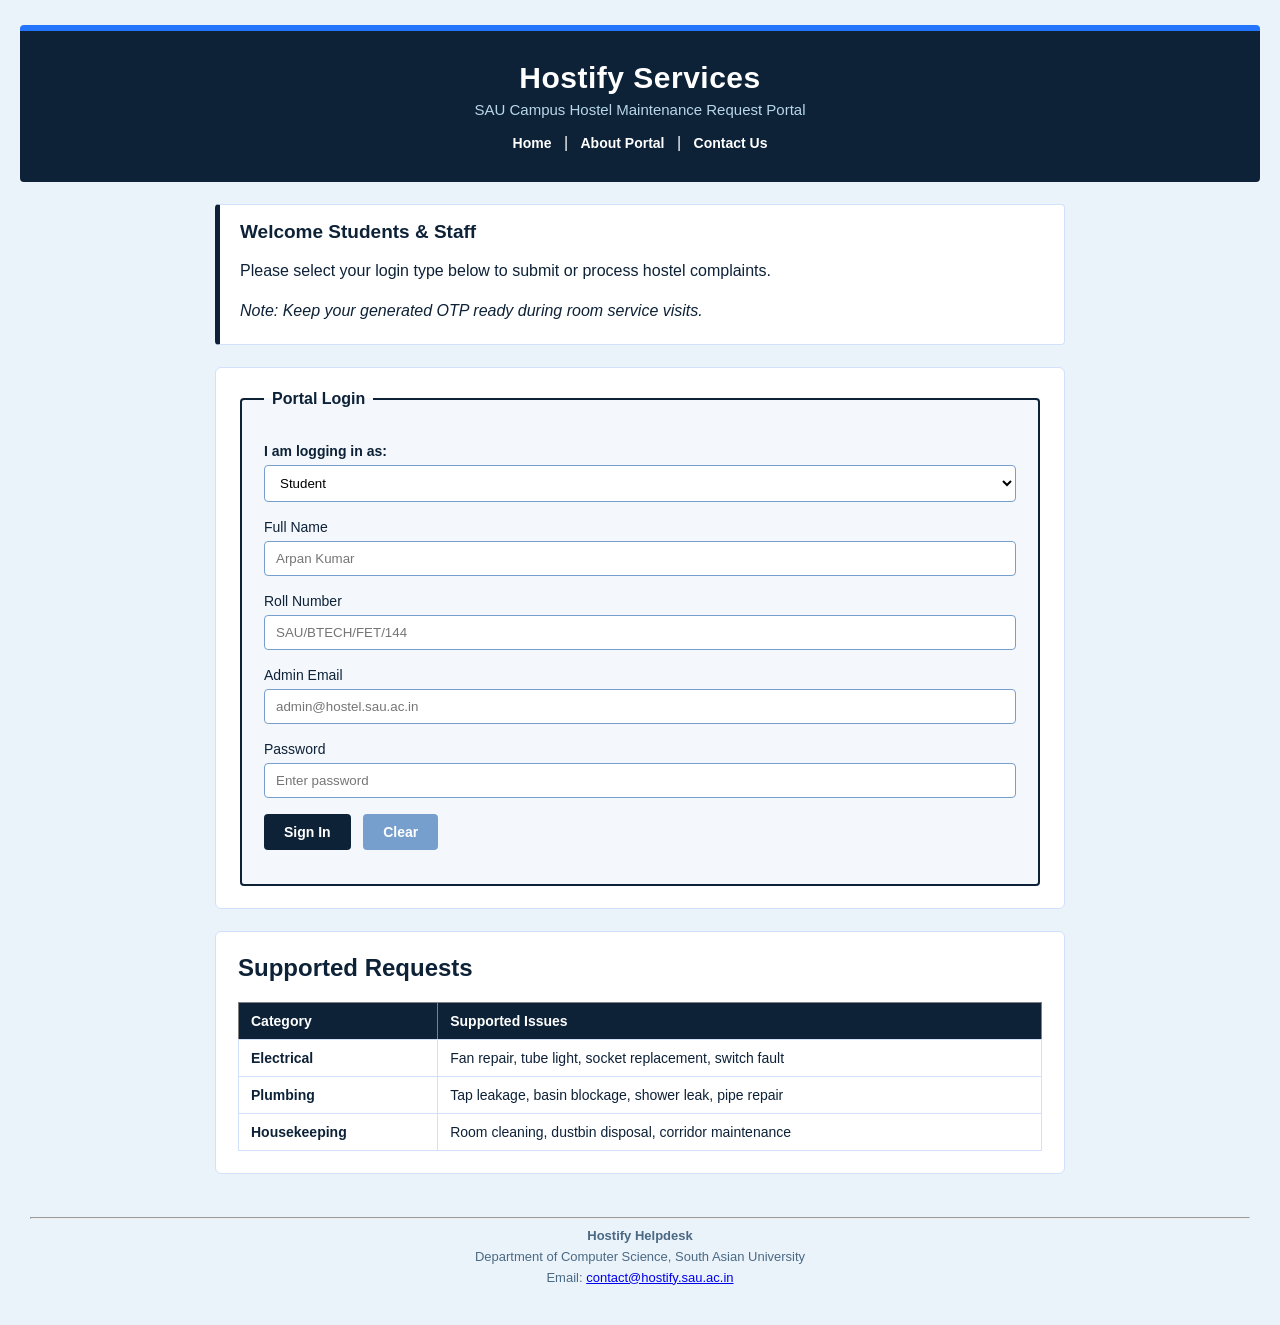
==== index.html @ 40951773 "Index.html" ====
<!DOCTYPE html>
<html lang="en">
<head>
    <meta charset="UTF-8">
    <meta name="viewport" content="width=device-width, initial-scale=1.0">
    <title>Hostify - Student & Admin Portal</title>
    <link rel="stylesheet" href="style.css">
</head>
<body>
    <header class="top-bar">
        <hgroup>
            <h1>Hostify Services</h1>
            <p>SAU Campus Hostel Maintenance Request Portal</p>
        </hgroup>
        <nav>
            <a href="index.html">Home</a> |
            <a href="about.html">About Portal</a> |
            <a href="contact.html">Contact Us</a>
        </nav>
    </header>

    <main>
        <section class="notice">
            <h2>Welcome Students & Staff</h2>
            <p>Please select your login type below to submit or process hostel complaints.</p>
            <p><em>Note: Keep your generated OTP ready during room service visits.</em></p>
        </section>

        <section class="login-card">
            <form action="#" method="POST">
                <fieldset>
                    <legend>Portal Login</legend>

                    <p>
                        <label for="role"><strong>I am logging in as:</strong></label><br>
                        <select id="role" name="role" required>
                            <option value="student">Student</option>
                            <option value="admin">Hostel Manager / Admin</option>
                        </select>
                    </p>
                    <div class="input-block">
                        <p>
                            <label for="sname">Full Name</label><br>
                            <input type="text" id="sname" name="student_name" placeholder="Arpan Kumar">
                        </p>
                        <p>
                            <label for="roll">Roll Number</label><br>
                            <input type="text" id="roll" name="roll_number" placeholder="SAU/BTECH/FET/144">
                        </p>
                    </div>
                    <div class="input-block">
                        <p>
                            <label for="aemail">Admin Email</label><br>
                            <input type="email" id="aemail" name="admin_email" placeholder="admin@hostel.sau.ac.in">
                        </p>
                        <p>
                            <label for="apass">Password</label><br>
                            <input type="password" id="apass" name="admin_password" placeholder="Enter password">
                        </p>
                    </div>

                    <p>
                        <button type="submit">Sign In</button>
                        <button type="reset">Clear</button>
                    </p>
                </fieldset>
            </form>
        </section>
        <section class="service-info">
            <h2>Supported Requests</h2>
            <table border="1" class="info-table">
                <tr>
                    <th>Category</th>
                    <th>Supported Issues</th>
                </tr>
                <tr>
                    <td><strong>Electrical</strong></td>
                    <td>Fan repair, tube light, socket replacement, switch fault</td>
                </tr>
                <tr>
                    <td><strong>Plumbing</strong></td>
                    <td>Tap leakage, basin blockage, shower leak, pipe repair</td>
                </tr>
                <tr>
                    <td><strong>Housekeeping</strong></td>
                    <td>Room cleaning, dustbin disposal, corridor maintenance</td>
                </tr>
            </table>
        </section>

    </main>
    <footer>
        <hr>
        <address>
            <strong>Hostify Helpdesk</strong><br>
            Department of Computer Science, South Asian University<br>
            Email: <a href="mailto:contact@hostify.sau.ac.in">contact@hostify.sau.ac.in</a>
        </address>
    </footer>

</body>
</html>
---- style.css ----
* {
    box-sizing: border-box;
}

body {
    font-family: Arial, Helvetica, sans-serif;
    margin: 0;
    padding: 25px 20px;
    background-color: #ebf3fa;
    color: #0d2137;
}

.top-bar {
    background-color: #0d2137;
    color: #ffffff;
    padding: 30px 20px;
    text-align: center;
    border-radius: 4px;
    border-top: 6px solid #2575fc;
}

.top-bar h1 {
    margin: 0 0 6px 0;
    font-size: 30px;
    letter-spacing: 0.5px;
}

.top-bar p {
    margin: 0 0 16px 0;
    font-size: 15px;
    color: #b9d7ea;
}

nav a {
    color: #ffffff;
    text-decoration: none;
    font-weight: bold;
    padding: 0 8px;
    font-size: 14px;
}

nav a:hover {
    color: #b9d7ea;
    text-decoration: underline;
}

main {
    display: flex;
    flex-direction: column;
    gap: 22px;
    margin-top: 22px;
    max-width: 850px;
    margin-left: auto;
    margin-right: auto;
}

.notice {
    background-color: #ffffff;
    border-left: 5px solid #0d2137;
    padding: 16px 20px;
    border-radius: 4px;
    border-top: 1px solid #d0e1f9;
    border-right: 1px solid #d0e1f9;
    border-bottom: 1px solid #d0e1f9;
}

.notice h2 {
    margin-top: 0;
    color: #0d2137;
    font-size: 19px;
}

.notice p {
    line-height: 1.5;
    margin-bottom: 5px;
}

.login-card {
    background-color: #ffffff;
    padding: 22px;
    border: 1px solid #d0e1f9;
    border-radius: 6px;
}

fieldset {
    border: 2px solid #0d2137;
    padding: 18px 22px;
    background-color: #f4f8fc;
    border-radius: 4px;
}

legend {
    font-weight: bold;
    color: #0d2137;
    padding: 0 8px;
    font-size: 16px;
}

label {
    font-size: 14px;
    color: #0d2137;
}

input[type="text"],
input[type="email"],
input[type="password"],
select {
    width: 100%;
    padding: 9px 11px;
    margin-top: 5px;
    border: 1px solid #769fcd;
    border-radius: 4px;
    background-color: #ffffff;
}

input[type="radio"] {
    margin-right: 6px;
    margin-top: 8px;
}

.student-box,
.admin-box {
    display: none;
    margin-top: 10px;
}

#role-student:checked ~ .student-box {
    display: block;
}

#role-admin:checked ~ .admin-box {
    display: block;
}

button {
    background-color: #0d2137;
    color: #ffffff;
    border: none;
    padding: 10px 20px;
    font-size: 14px;
    font-weight: bold;
    cursor: pointer;
    border-radius: 4px;
    margin-right: 8px;
}

button[type="reset"] {
    background-color: #769fcd;
}

button:hover {
    background-color: #2575fc;
}

.service-info {
    background-color: #ffffff;
    padding: 22px;
    border: 1px solid #d0e1f9;
    border-radius: 6px;
}

.service-info h2 {
    margin-top: 0;
    color: #0d2137;
}

.info-table {
    width: 100%;
    border-collapse: collapse;
    margin-top: 12px;
}

.info-table th {
    background-color: #0d2137;
    color: #ffffff;
    padding: 10px 12px;
    text-align: left;
    font-size: 14px;
}

.info-table td {
    padding: 10px 12px;
    border: 1px solid #d0e1f9;
    font-size: 14px;
}

footer {
    text-align: center;
    margin-top: 25px;
    padding: 12px 10px;
    font-size: 13px;
    color: #4a6984;
}

address {
    font-style: normal;
    line-height: 1.6;
}
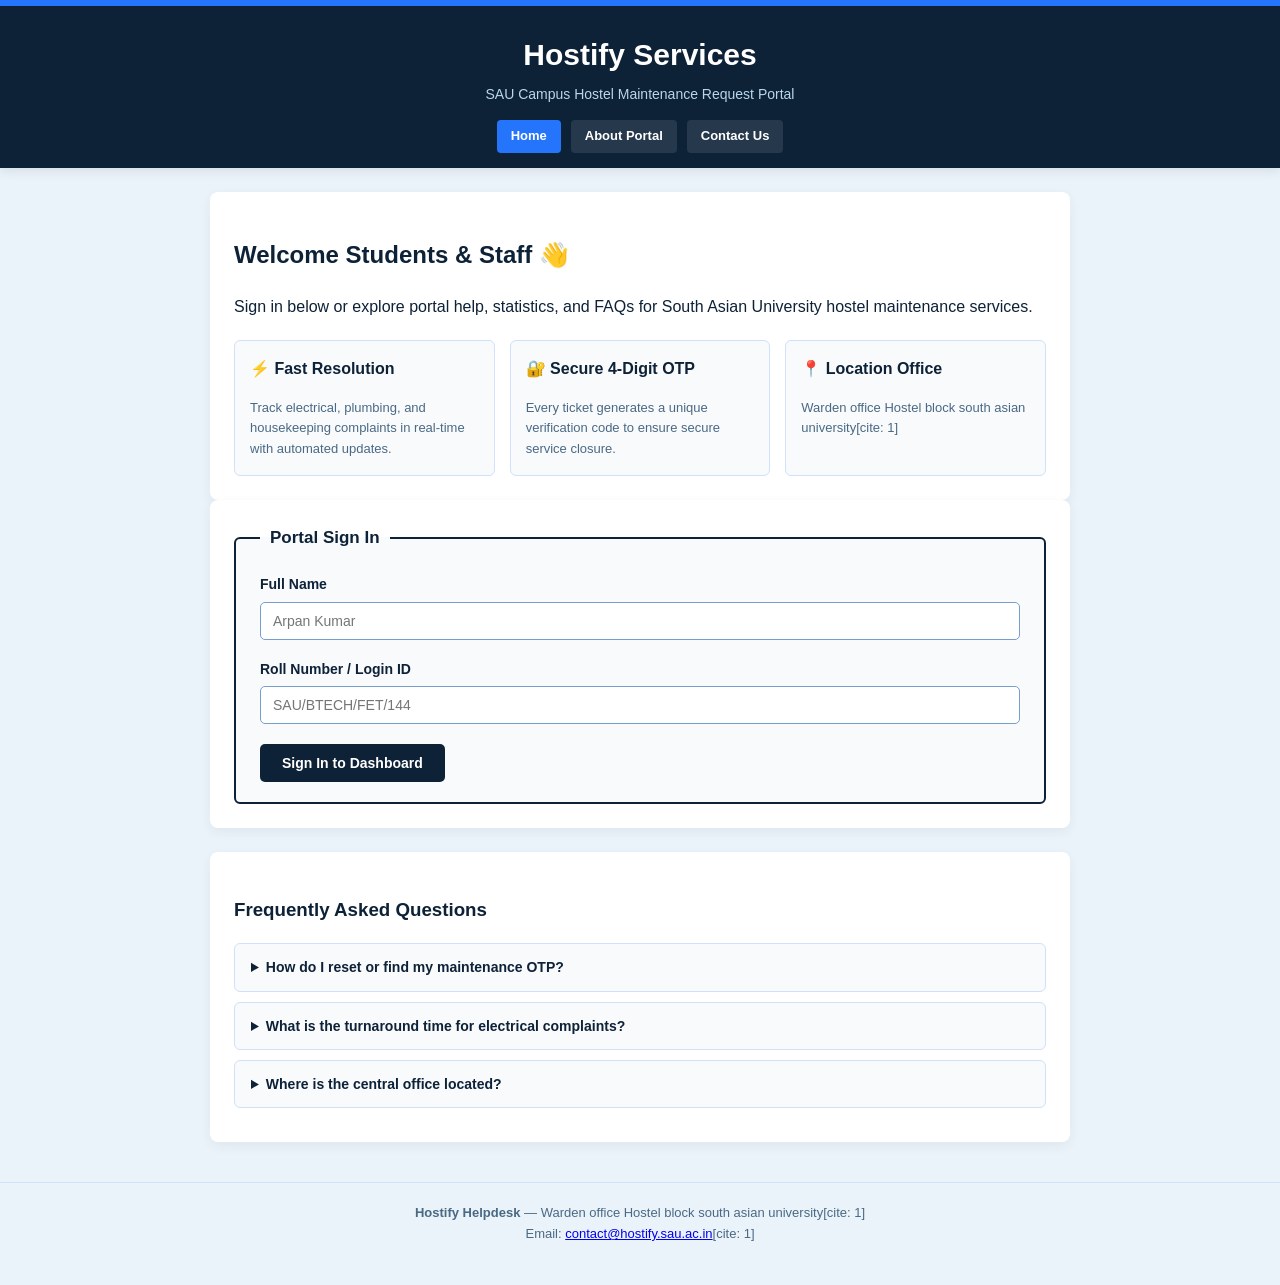
==== commit ccc8e74c: "Add files via upload" ====
--- a/index.html
+++ b/index.html
@@ -3,100 +3,162 @@
 <head>
     <meta charset="UTF-8">
     <meta name="viewport" content="width=device-width, initial-scale=1.0">
-    <title>Hostify - Student & Admin Portal</title>
+    <title>Hostify - SAU Campus Hostel Portal</title>
     <link rel="stylesheet" href="style.css">
 </head>
 <body>
+
     <header class="top-bar">
-        <hgroup>
-            <h1>Hostify Services</h1>
-            <p>SAU Campus Hostel Maintenance Request Portal</p>
-        </hgroup>
-        <nav>
-            <a href="index.html">Home</a> |
-            <a href="about.html">About Portal</a> |
-            <a href="contact.html">Contact Us</a>
-        </nav>
+        <div class="header-container">
+            <hgroup>
+                <h1>Hostify Services</h1>
+                <p>SAU Campus Hostel Maintenance Request Portal</p>
+            </hgroup>
+            <nav class="nav-links">
+                <a href="index.html" class="nav-btn active">Home</a>
+                <a href="about.html" class="nav-btn">About Portal</a>
+                <a href="contact.html" class="nav-btn">Contact Us</a>
+                <a href="#" onclick="showDashboardView()" class="nav-btn" id="nav-dashboard" style="display: none;">Dashboard</a>
+            </nav>
+        </div>
     </header>
 
     <main>
-        <section class="notice">
-            <h2>Welcome Students & Staff</h2>
-            <p>Please select your login type below to submit or process hostel complaints.</p>
-            <p><em>Note: Keep your generated OTP ready during room service visits.</em></p>
+        <!-- HOME VIEW -->
+        <section id="view-home" class="view-section">
+            <div class="content-card">
+                <h2>Welcome Students & Staff 👋</h2>
+                <p>Sign in below or explore portal help, statistics, and FAQs for South Asian University hostel maintenance services.</p>
+                
+                <div class="feature-grid">
+                    <div class="feat-box">
+                        <h3>⚡ Fast Resolution</h3>
+                        <p>Track electrical, plumbing, and housekeeping complaints in real-time with automated updates.</p>
+                    </div>
+                    <div class="feat-box">
+                        <h3>🔐 Secure 4-Digit OTP</h3>
+                        <p>Every ticket generates a unique verification code to ensure secure service closure.</p>
+                    </div>
+                    <div class="feat-box">
+                        <h3>📍 Location Office</h3>
+                        <p>Warden office Hostel block south asian university[cite: 1]</p>
+                    </div>
+                </div>
+            </div>
+
+            <!-- LOGIN CARD -->
+            <div class="login-card" id="login-section">
+                <form id="loginForm">
+                    <fieldset>
+                        <legend>Portal Sign In</legend>
+                        <div class="form-group">
+                            <label for="login-name">Full Name</label>
+                            <input type="text" id="login-name" placeholder="Arpan Kumar" required>
+                        </div>
+                        <div class="form-group">
+                            <label for="login-id">Roll Number / Login ID</label>
+                            <input type="text" id="login-id" placeholder="SAU/BTECH/FET/144" required>
+                        </div>
+                        <div class="form-actions">
+                            <button type="submit">Sign In to Dashboard</button>
+                        </div>
+                    </fieldset>
+                </form>
+            </div>
+
+            <!-- FAQ SECTION -->
+            <div class="content-card" style="margin-top: 24px;">
+                <h3>Frequently Asked Questions</h3>
+                <details class="faq-item">
+                    <summary>How do I reset or find my maintenance OTP?</summary>
+                    <p>Your unique 4-digit verification OTP is automatically generated upon submitting a service request and can be viewed anytime in your history table.</p>
+                </details>
+                <details class="faq-item">
+                    <summary>What is the turnaround time for electrical complaints?</summary>
+                    <p>Standard electrical repairs are addressed within 24 hours during working hours by the maintenance cell.</p>
+                </details>
+                <details class="faq-item">
+                    <summary>Where is the central office located?</summary>
+                    <p>Warden office Hostel block south asian university[cite: 1].</p>
+                </details>
+            </div>
         </section>
 
-        <section class="login-card">
-            <form action="#" method="POST">
-                <fieldset>
-                    <legend>Portal Login</legend>
+        <!-- DASHBOARD SECTION (Hidden by default until login) -->
+        <section id="view-dashboard" class="view-section" style="display: none;">
+            <div class="content-card">
+                <div style="display: flex; justify-content: space-between; align-items: center; border-bottom: 1px solid #d0e1f9; padding-bottom: 12px; margin-bottom: 20px;">
+                    <div>
+                        <h2 style="margin: 0;">Welcome, <span id="user-display">Student</span>! 🎉</h2>
+                        <small style="color: #4a6984;">ID: <span id="id-display"></span> | Location: Warden office Hostel block south asian university[cite: 1]</small>
+                    </div>
+                    <button type="button" class="btn-secondary" onclick="logoutUser()" style="padding: 6px 14px; font-size: 12px;">Sign Out</button>
+                </div>
 
-                    <p>
-                        <label for="role"><strong>I am logging in as:</strong></label><br>
-                        <select id="role" name="role" required>
-                            <option value="student">Student</option>
-                            <option value="admin">Hostel Manager / Admin</option>
+                <h3>Submit Maintenance Service Request</h3>
+                <form id="requestForm">
+                    <div class="form-group">
+                        <label for="req-cat">Issue Category</label>
+                        <select id="req-cat" required>
+                            <option value="Electrical">⚡ Electrical (Fan, Light, Sockets)</option>
+                            <option value="Plumbing">🚰 Plumbing (Tap, Pipes, Shower)</option>
+                            <option value="Housekeeping">🧹 Housekeeping (Cleaning, Disposal)</option>
                         </select>
-                    </p>
-                    <div class="input-block">
-                        <p>
-                            <label for="sname">Full Name</label><br>
-                            <input type="text" id="sname" name="student_name" placeholder="Arpan Kumar">
-                        </p>
-                        <p>
-                            <label for="roll">Roll Number</label><br>
-                            <input type="text" id="roll" name="roll_number" placeholder="SAU/BTECH/FET/144">
-                        </p>
                     </div>
-                    <div class="input-block">
-                        <p>
-                            <label for="aemail">Admin Email</label><br>
-                            <input type="email" id="aemail" name="admin_email" placeholder="admin@hostel.sau.ac.in">
-                        </p>
-                        <p>
-                            <label for="apass">Password</label><br>
-                            <input type="password" id="apass" name="admin_password" placeholder="Enter password">
-                        </p>
+                    <div class="form-group">
+                        <label for="req-room">Room Number</label>
+                        <input type="text" id="req-room" placeholder="e.g. Block B, Room 304" required>
                     </div>
+                    <div class="form-group">
+                        <label for="req-desc">Issue Description (Max 200 words)</label>
+                        <textarea id="req-desc" rows="4" placeholder="Describe the problem..." required></textarea>
+                    </div>
+                    <div class="form-actions">
+                        <button type="submit">Submit Request & Generate OTP</button>
+                    </div>
+                </form>
 
-                    <p>
-                        <button type="submit">Sign In</button>
-                        <button type="reset">Clear</button>
-                    </p>
-                </fieldset>
-            </form>
+                <!-- Latest Request OTP Card -->
+                <div id="otp-card-container" style="display: none; margin-top: 20px;">
+                    <div class="otp-card">
+                        <div style="font-size: 13px; color: #b9d7ea;">LATEST REQUEST VERIFICATION OTP</div>
+                        <div class="otp-code" id="latest-otp">----</div>
+                        <small>Keep this ready to share with maintenance staff upon completion at Warden office Hostel block south asian university[cite: 1].</small>
+                    </div>
+                </div>
+
+                <!-- Request History & Data Review -->
+                <div style="margin-top: 30px;">
+                    <h3>Review All Requests Sent From This Account</h3>
+                    <div style="overflow-x: auto;">
+                        <table class="history-table">
+                            <thead>
+                                <tr>
+                                    <th>Ticket ID</th>
+                                    <th>Category</th>
+                                    <th>Room</th>
+                                    <th>Description</th>
+                                    <th>OTP</th>
+                                    <th>Status</th>
+                                </tr>
+                            </thead>
+                            <tbody id="history-tbody">
+                                <!-- Populated dynamically via JS -->
+                            </tbody>
+                        </table>
+                    </div>
+                </div>
+            </div>
         </section>
-        <section class="service-info">
-            <h2>Supported Requests</h2>
-            <table border="1" class="info-table">
-                <tr>
-                    <th>Category</th>
-                    <th>Supported Issues</th>
-                </tr>
-                <tr>
-                    <td><strong>Electrical</strong></td>
-                    <td>Fan repair, tube light, socket replacement, switch fault</td>
-                </tr>
-                <tr>
-                    <td><strong>Plumbing</strong></td>
-                    <td>Tap leakage, basin blockage, shower leak, pipe repair</td>
-                </tr>
-                <tr>
-                    <td><strong>Housekeeping</strong></td>
-                    <td>Room cleaning, dustbin disposal, corridor maintenance</td>
-                </tr>
-            </table>
-        </section>
+    </main>
 
-    </main>
     <footer>
-        <hr>
         <address>
-            <strong>Hostify Helpdesk</strong><br>
-            Department of Computer Science, South Asian University<br>
-            Email: <a href="mailto:contact@hostify.sau.ac.in">contact@hostify.sau.ac.in</a>
+            <strong>Hostify Helpdesk</strong> — Warden office Hostel block south asian university[cite: 1]<br>
+            Email: <a href="mailto:contact@hostify.sau.ac.in">contact@hostify.sau.ac.in</a>[cite: 1]
         </address>
     </footer>
 
+    <script src="script.js"></script>
 </body>
 </html>
--- a/style.css
+++ b/style.css
@@ -1,198 +1,92 @@
-* {
-    box-sizing: border-box;
+* { box-sizing: border-box; }
+body {
+    font-family: 'Segoe UI', Tahoma, Geneva, Verdana, sans-serif;
+    margin: 0; padding: 0 0 40px 0;
+    background-color: #ebf3fa; color: #0d2137; line-height: 1.6;
 }
-
-body {
-    font-family: Arial, Helvetica, sans-serif;
-    margin: 0;
-    padding: 25px 20px;
-    background-color: #ebf3fa;
-    color: #0d2137;
+.top-bar {
+    background-color: #0d2137; color: #ffffff;
+    padding: 25px 20px 15px; border-top: 6px solid #2575fc;
+    box-shadow: 0 4px 10px rgba(0, 0, 0, 0.08);
 }
-
-.top-bar {
-    background-color: #0d2137;
-    color: #ffffff;
-    padding: 30px 20px;
-    text-align: center;
-    border-radius: 4px;
-    border-top: 6px solid #2575fc;
+.header-container { max-width: 900px; margin: 0 auto; text-align: center; }
+.top-bar h1 { margin: 0 0 4px 0; font-size: 30px; font-weight: 700; }
+.top-bar p { margin: 0 0 15px 0; font-size: 14px; color: #b9d7ea; }
+.nav-links { display: flex; justify-content: center; gap: 10px; flex-wrap: wrap; margin-top: 10px; }
+.nav-btn {
+    background: rgba(255,255,255,0.1); color: #ffffff; padding: 6px 14px;
+    border-radius: 4px; text-decoration: none; font-size: 13px; font-weight: 600;
+    transition: background 0.2s;
 }
-
-.top-bar h1 {
-    margin: 0 0 6px 0;
-    font-size: 30px;
-    letter-spacing: 0.5px;
-}
-
-.top-bar p {
-    margin: 0 0 16px 0;
-    font-size: 15px;
-    color: #b9d7ea;
-}
-
-nav a {
-    color: #ffffff;
-    text-decoration: none;
-    font-weight: bold;
-    padding: 0 8px;
-    font-size: 14px;
-}
-
-nav a:hover {
-    color: #b9d7ea;
-    text-decoration: underline;
-}
+.nav-btn:hover, .nav-btn.active { background: #2575fc; }
 
 main {
-    display: flex;
-    flex-direction: column;
-    gap: 22px;
-    margin-top: 22px;
-    max-width: 850px;
-    margin-left: auto;
-    margin-right: auto;
+    display: flex; flex-direction: column; gap: 24px;
+    margin-top: 24px; max-width: 900px; padding: 0 20px;
+    margin-left: auto; margin-right: auto;
 }
-
-.notice {
-    background-color: #ffffff;
-    border-left: 5px solid #0d2137;
-    padding: 16px 20px;
-    border-radius: 4px;
-    border-top: 1px solid #d0e1f9;
-    border-right: 1px solid #d0e1f9;
-    border-bottom: 1px solid #d0e1f9;
+.content-card, .login-card {
+    background-color: #ffffff; padding: 24px; border-radius: 8px;
+    box-shadow: 0 4px 12px rgba(13, 33, 55, 0.06);
 }
-
-.notice h2 {
-    margin-top: 0;
-    color: #0d2137;
-    font-size: 19px;
+.feature-grid {
+    display: grid; grid-template-columns: repeat(auto-fit, minmax(240px, 1fr));
+    gap: 15px; margin-top: 20px;
 }
-
-.notice p {
-    line-height: 1.5;
-    margin-bottom: 5px;
+.feat-box {
+    background: #f8fafc; border: 1px solid #d0e1f9; padding: 15px; border-radius: 6px;
+    transition: transform 0.2s, box-shadow 0.2s;
 }
-
-.login-card {
-    background-color: #ffffff;
-    padding: 22px;
-    border: 1px solid #d0e1f9;
-    border-radius: 6px;
-}
+.feat-box:hover { transform: translateY(-3px); box-shadow: 0 6px 15px rgba(37,117,252,0.1); }
+.feat-box h3 { margin-top: 0; font-size: 16px; color: #0d2137; }
+.feat-box p { margin-bottom: 0; font-size: 13px; color: #4a6984; }
 
 fieldset {
-    border: 2px solid #0d2137;
-    padding: 18px 22px;
-    background-color: #f4f8fc;
-    border-radius: 4px;
+    border: 2px solid #0d2137; padding: 20px 24px;
+    background-color: #f8fafc; border-radius: 6px; margin: 0;
 }
+legend { font-weight: 700; color: #0d2137; padding: 0 10px; font-size: 17px; }
+.form-group { margin-bottom: 16px; }
+label { display: inline-block; margin-bottom: 6px; font-size: 14px; font-weight: 600; color: #0d2137; }
+input[type="text"], input[type="email"], textarea, select {
+    width: 100%; padding: 10px 12px; border: 1px solid #769fcd;
+    border-radius: 5px; background-color: #ffffff; font-size: 14px; outline: none; font-family: inherit;
+}
+input:focus, select:focus, textarea:focus {
+    border-color: #2575fc; box-shadow: 0 0 0 3px rgba(37, 117, 252, 0.15);
+}
+.form-actions { margin-top: 20px; display: flex; gap: 10px; }
+button {
+    border: none; padding: 11px 22px; font-size: 14px; font-weight: 700;
+    cursor: pointer; border-radius: 5px; background-color: #0d2137; color: #ffffff;
+    transition: background-color 0.2s ease;
+}
+button:hover { background-color: #2575fc; }
+.btn-secondary { background-color: #769fcd; }
 
-legend {
-    font-weight: bold;
-    color: #0d2137;
-    padding: 0 8px;
-    font-size: 16px;
+.faq-item {
+    background: #f8fafc; border: 1px solid #d0e1f9; border-radius: 6px;
+    padding: 12px 16px; margin-bottom: 10px; font-size: 14px;
 }
+.faq-item summary { font-weight: 600; cursor: pointer; color: #0d2137; }
+.faq-item p { margin: 10px 0 0 0; color: #4a6984; }
 
-label {
-    font-size: 14px;
-    color: #0d2137;
+.star-rating {
+    display: flex; flex-direction: row-reverse; justify-content: flex-end; gap: 5px; font-size: 26px;
 }
+.star-rating input { display: none; }
+.star-rating label { color: #d0e1f9; cursor: pointer; transition: color 0.2s; }
+.star-rating input:checked ~ label, .star-rating label:hover, .star-rating label:hover ~ label { color: #ffb400; }
 
-input[type="text"],
-input[type="email"],
-input[type="password"],
-select {
-    width: 100%;
-    padding: 9px 11px;
-    margin-top: 5px;
-    border: 1px solid #769fcd;
-    border-radius: 4px;
-    background-color: #ffffff;
+.otp-card {
+    background: #0d2137; color: #ffffff; padding: 15px; text-align: center;
+    border-radius: 6px; margin-top: 15px;
 }
-
-input[type="radio"] {
-    margin-right: 6px;
-    margin-top: 8px;
+.otp-code { font-size: 28px; font-weight: bold; letter-spacing: 5px; color: #ffb400; margin: 5px 0; }
+.history-table { width: 100%; border-collapse: collapse; margin-top: 15px; }
+.history-table th, .history-table td {
+    border: 1px solid #d0e1f9; padding: 10px; text-align: left; font-size: 13px;
 }
-
-.student-box,
-.admin-box {
-    display: none;
-    margin-top: 10px;
-}
-
-#role-student:checked ~ .student-box {
-    display: block;
-}
-
-#role-admin:checked ~ .admin-box {
-    display: block;
-}
-
-button {
-    background-color: #0d2137;
-    color: #ffffff;
-    border: none;
-    padding: 10px 20px;
-    font-size: 14px;
-    font-weight: bold;
-    cursor: pointer;
-    border-radius: 4px;
-    margin-right: 8px;
-}
-
-button[type="reset"] {
-    background-color: #769fcd;
-}
-
-button:hover {
-    background-color: #2575fc;
-}
-
-.service-info {
-    background-color: #ffffff;
-    padding: 22px;
-    border: 1px solid #d0e1f9;
-    border-radius: 6px;
-}
-
-.service-info h2 {
-    margin-top: 0;
-    color: #0d2137;
-}
-
-.info-table {
-    width: 100%;
-    border-collapse: collapse;
-    margin-top: 12px;
-}
-
-.info-table th {
-    background-color: #0d2137;
-    color: #ffffff;
-    padding: 10px 12px;
-    text-align: left;
-    font-size: 14px;
-}
-
-.info-table td {
-    padding: 10px 12px;
-    border: 1px solid #d0e1f9;
-    font-size: 14px;
-}
-
-footer {
-    text-align: center;
-    margin-top: 25px;
-    padding: 12px 10px;
-    font-size: 13px;
-    color: #4a6984;
-}
-
-address {
-    font-style: normal;
-    line-height: 1.6;
-}+.history-table th { background-color: #0d2137; color: #ffffff; }
+footer { text-align: center; margin-top: 40px; padding: 20px 10px 0; border-top: 1px solid #d0e1f9; font-size: 13px; color: #4a6984; }
+address { font-style: normal; }
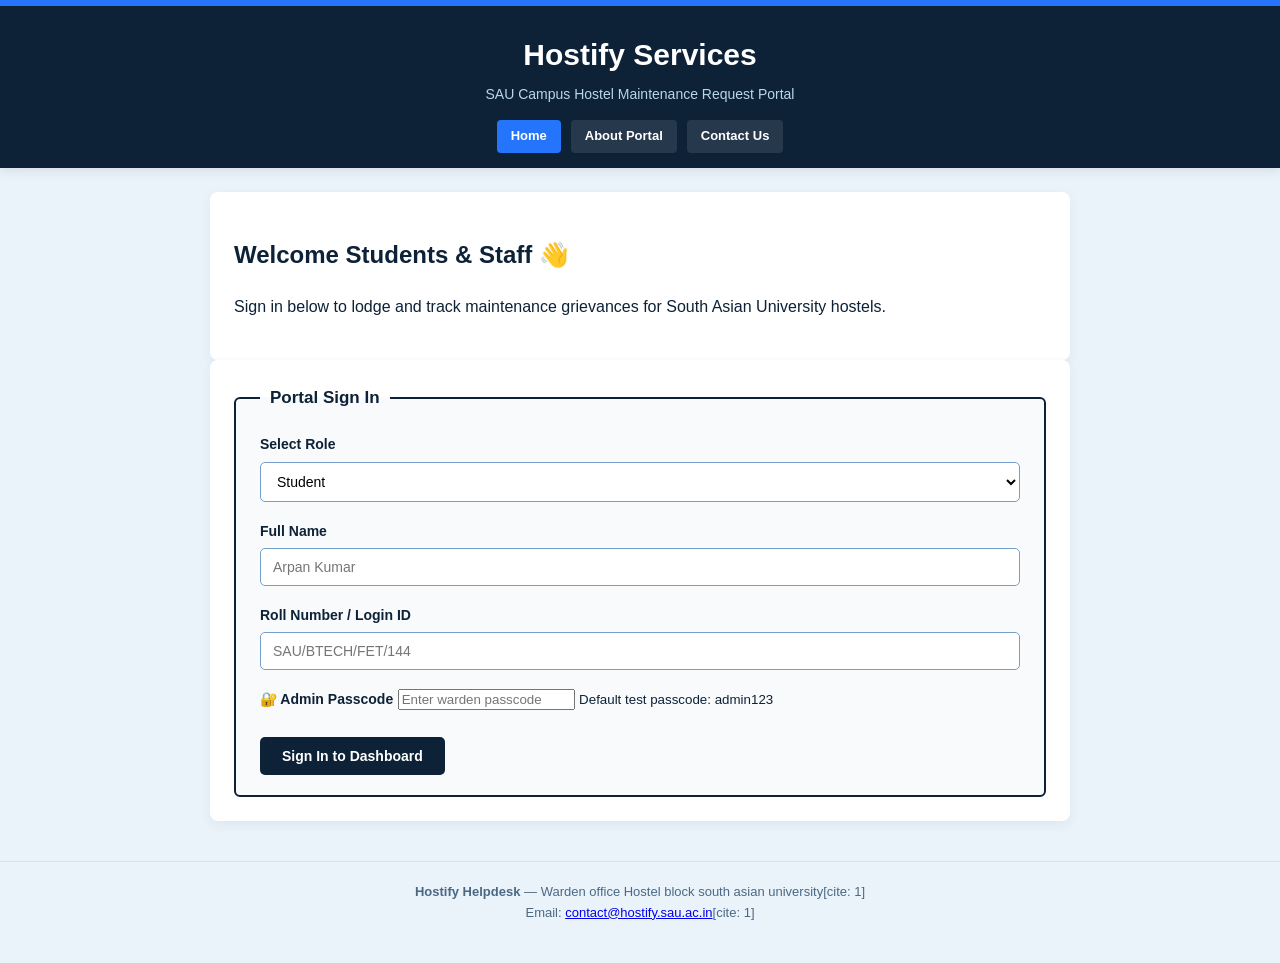
==== commit 594e6ec0: "Update index.html" ====
--- a/index.html
+++ b/index.html
@@ -19,45 +19,43 @@
                 <a href="about.html" class="nav-btn">About Portal</a>
                 <a href="contact.html" class="nav-btn">Contact Us</a>
                 <a href="#" onclick="showDashboardView()" class="nav-btn" id="nav-dashboard" style="display: none;">Dashboard</a>
+                <a href="#" onclick="logoutUser()" class="nav-btn btn-logout" id="nav-logout" style="display: none;">Sign Out</a>
             </nav>
         </div>
     </header>
 
     <main>
-        <!-- HOME VIEW -->
+        <!-- HOME / LOGIN VIEW -->
         <section id="view-home" class="view-section">
             <div class="content-card">
                 <h2>Welcome Students & Staff 👋</h2>
-                <p>Sign in below or explore portal help, statistics, and FAQs for South Asian University hostel maintenance services.</p>
-                
-                <div class="feature-grid">
-                    <div class="feat-box">
-                        <h3>⚡ Fast Resolution</h3>
-                        <p>Track electrical, plumbing, and housekeeping complaints in real-time with automated updates.</p>
-                    </div>
-                    <div class="feat-box">
-                        <h3>🔐 Secure 4-Digit OTP</h3>
-                        <p>Every ticket generates a unique verification code to ensure secure service closure.</p>
-                    </div>
-                    <div class="feat-box">
-                        <h3>📍 Location Office</h3>
-                        <p>Warden office Hostel block south asian university[cite: 1]</p>
-                    </div>
-                </div>
+                <p>Sign in below to lodge and track maintenance grievances for South Asian University hostels.</p>
             </div>
 
-            <!-- LOGIN CARD -->
+            <!-- LOGIN CARD WITH ROLE DROPDOWN -->
             <div class="login-card" id="login-section">
                 <form id="loginForm">
                     <fieldset>
                         <legend>Portal Sign In</legend>
                         <div class="form-group">
+                            <label for="login-role">Select Role</label>
+                            <select id="login-role" onchange="toggleRoleFields()" required>
+                                <option value="student">Student</option>
+                                <option value="admin">Admin / Warden</option>
+                            </select>
+                        </div>
+                        <div class="form-group" id="field-name">
                             <label for="login-name">Full Name</label>
-                            <input type="text" id="login-name" placeholder="Arpan Kumar" required>
+                            <input type="text" id="login-name" placeholder="Arpan Kumar">
                         </div>
-                        <div class="form-group">
+                        <div class="form-group" id="field-id">
                             <label for="login-id">Roll Number / Login ID</label>
-                            <input type="text" id="login-id" placeholder="SAU/BTECH/FET/144" required>
+                            <input type="text" id="login-id" placeholder="SAU/BTECH/FET/144">
+                        </div>
+                        <div class="form-group passcode-group" id="field-passcode">
+                            <label for="admin-pass">🔐 Admin Passcode</label>
+                            <input type="password" id="admin-pass" placeholder="Enter warden passcode">
+                            <small class="passcode-hint">Default test passcode: admin123</small>
                         </div>
                         <div class="form-actions">
                             <button type="submit">Sign In to Dashboard</button>
@@ -65,86 +63,89 @@
                     </fieldset>
                 </form>
             </div>
-
-            <!-- FAQ SECTION -->
-            <div class="content-card" style="margin-top: 24px;">
-                <h3>Frequently Asked Questions</h3>
-                <details class="faq-item">
-                    <summary>How do I reset or find my maintenance OTP?</summary>
-                    <p>Your unique 4-digit verification OTP is automatically generated upon submitting a service request and can be viewed anytime in your history table.</p>
-                </details>
-                <details class="faq-item">
-                    <summary>What is the turnaround time for electrical complaints?</summary>
-                    <p>Standard electrical repairs are addressed within 24 hours during working hours by the maintenance cell.</p>
-                </details>
-                <details class="faq-item">
-                    <summary>Where is the central office located?</summary>
-                    <p>Warden office Hostel block south asian university[cite: 1].</p>
-                </details>
-            </div>
         </section>
 
-        <!-- DASHBOARD SECTION (Hidden by default until login) -->
+        <!-- DASHBOARD VIEW -->
         <section id="view-dashboard" class="view-section" style="display: none;">
             <div class="content-card">
-                <div style="display: flex; justify-content: space-between; align-items: center; border-bottom: 1px solid #d0e1f9; padding-bottom: 12px; margin-bottom: 20px;">
+                <div class="dashboard-header">
                     <div>
-                        <h2 style="margin: 0;">Welcome, <span id="user-display">Student</span>! 🎉</h2>
-                        <small style="color: #4a6984;">ID: <span id="id-display"></span> | Location: Warden office Hostel block south asian university[cite: 1]</small>
+                        <h2 style="margin: 0;">Welcome, <span id="user-display">User</span>! 🎉</h2>
+                        <small style="color: #4a6984;">Role: <span id="role-display" style="font-weight: bold; text-transform: uppercase;"></span> | Location: Warden office Hostel block south asian university[cite: 1]</small>
                     </div>
-                    <button type="button" class="btn-secondary" onclick="logoutUser()" style="padding: 6px 14px; font-size: 12px;">Sign Out</button>
+                    <button type="button" class="nav-btn btn-logout" onclick="logoutUser()" style="padding: 6px 14px; font-size: 12px;">Sign Out</button>
                 </div>
 
-                <h3>Submit Maintenance Service Request</h3>
-                <form id="requestForm">
-                    <div class="form-group">
-                        <label for="req-cat">Issue Category</label>
-                        <select id="req-cat" required>
-                            <option value="Electrical">⚡ Electrical (Fan, Light, Sockets)</option>
-                            <option value="Plumbing">🚰 Plumbing (Tap, Pipes, Shower)</option>
-                            <option value="Housekeeping">🧹 Housekeeping (Cleaning, Disposal)</option>
-                        </select>
+                <!-- STUDENT SUBMISSION PANEL -->
+                <div id="student-panel" style="display: none;">
+                    <h3>Submit Maintenance Service Request</h3>
+                    <form id="requestForm">
+                        <div class="form-group">
+                            <label for="req-cat">Issue Category</label>
+                            <select id="req-cat" required>
+                                <option value="Electrical">⚡ Electrical (Fan, Light, Sockets)</option>
+                                <option value="Plumbing">🚰 Plumbing (Tap, Pipes, Shower)</option>
+                                <option value="Housekeeping">🧹 Housekeeping (Cleaning, Disposal)</option>
+                            </select>
+                        </div>
+                        <div class="form-group">
+                            <label for="req-room">Room Number</label>
+                            <input type="text" id="req-room" placeholder="e.g. Block B, Room 304" required>
+                        </div>
+                        <div class="form-group">
+                            <label for="req-desc">Issue Description</label>
+                            <textarea id="req-desc" rows="3" placeholder="Describe the problem..." required></textarea>
+                        </div>
+                        <div class="form-actions">
+                            <button type="submit">Submit Request & Generate OTP</button>
+                        </div>
+                    </form>
+
+                    <div id="otp-card-container" style="display: none; margin-top: 20px;">
+                        <div class="otp-card">
+                            <div style="font-size: 13px; color: #b9d7ea;">LATEST REQUEST VERIFICATION OTP</div>
+                            <div class="otp-code" id="latest-otp">----</div>
+                            <small>Keep this ready to share with maintenance staff upon completion at Warden office Hostel block south asian university[cite: 1].</small>
+                        </div>
                     </div>
-                    <div class="form-group">
-                        <label for="req-room">Room Number</label>
-                        <input type="text" id="req-room" placeholder="e.g. Block B, Room 304" required>
-                    </div>
-                    <div class="form-group">
-                        <label for="req-desc">Issue Description (Max 200 words)</label>
-                        <textarea id="req-desc" rows="4" placeholder="Describe the problem..." required></textarea>
-                    </div>
-                    <div class="form-actions">
-                        <button type="submit">Submit Request & Generate OTP</button>
-                    </div>
-                </form>
 
-                <!-- Latest Request OTP Card -->
-                <div id="otp-card-container" style="display: none; margin-top: 20px;">
-                    <div class="otp-card">
-                        <div style="font-size: 13px; color: #b9d7ea;">LATEST REQUEST VERIFICATION OTP</div>
-                        <div class="otp-code" id="latest-otp">----</div>
-                        <small>Keep this ready to share with maintenance staff upon completion at Warden office Hostel block south asian university[cite: 1].</small>
+                    <div style="margin-top: 30px;">
+                        <h3>Your Submitted Requests</h3>
+                        <div style="overflow-x: auto;">
+                            <table class="history-table">
+                                <thead>
+                                    <tr>
+                                        <th>Ticket ID</th>
+                                        <th>Category</th>
+                                        <th>Room</th>
+                                        <th>Description</th>
+                                        <th>OTP</th>
+                                        <th>Status</th>
+                                    </tr>
+                                </thead>
+                                <tbody id="history-tbody"></tbody>
+                            </table>
+                        </div>
                     </div>
                 </div>
 
-                <!-- Request History & Data Review -->
-                <div style="margin-top: 30px;">
-                    <h3>Review All Requests Sent From This Account</h3>
-                    <div style="overflow-x: auto;">
+                <!-- ADMIN CONTROL PANEL -->
+                <div id="admin-panel" style="display: none;">
+                    <h3>Warden / Admin Control Dashboard</h3>
+                    <p>Review and manage all pending hostel infrastructure complaints across campus.</p>
+                    <div style="overflow-x: auto; margin-top: 15px;">
                         <table class="history-table">
                             <thead>
                                 <tr>
                                     <th>Ticket ID</th>
+                                    <th>Student ID</th>
                                     <th>Category</th>
-                                    <th>Room</th>
-                                    <th>Description</th>
+                                    <th>Room & Description</th>
                                     <th>OTP</th>
-                                    <th>Status</th>
+                                    <th>Action / Status</th>
                                 </tr>
                             </thead>
-                            <tbody id="history-tbody">
-                                <!-- Populated dynamically via JS -->
-                            </tbody>
+                            <tbody id="admin-tbody"></tbody>
                         </table>
                     </div>
                 </div>
@@ -161,4 +162,4 @@
 
     <script src="script.js"></script>
 </body>
-</html>+</html>
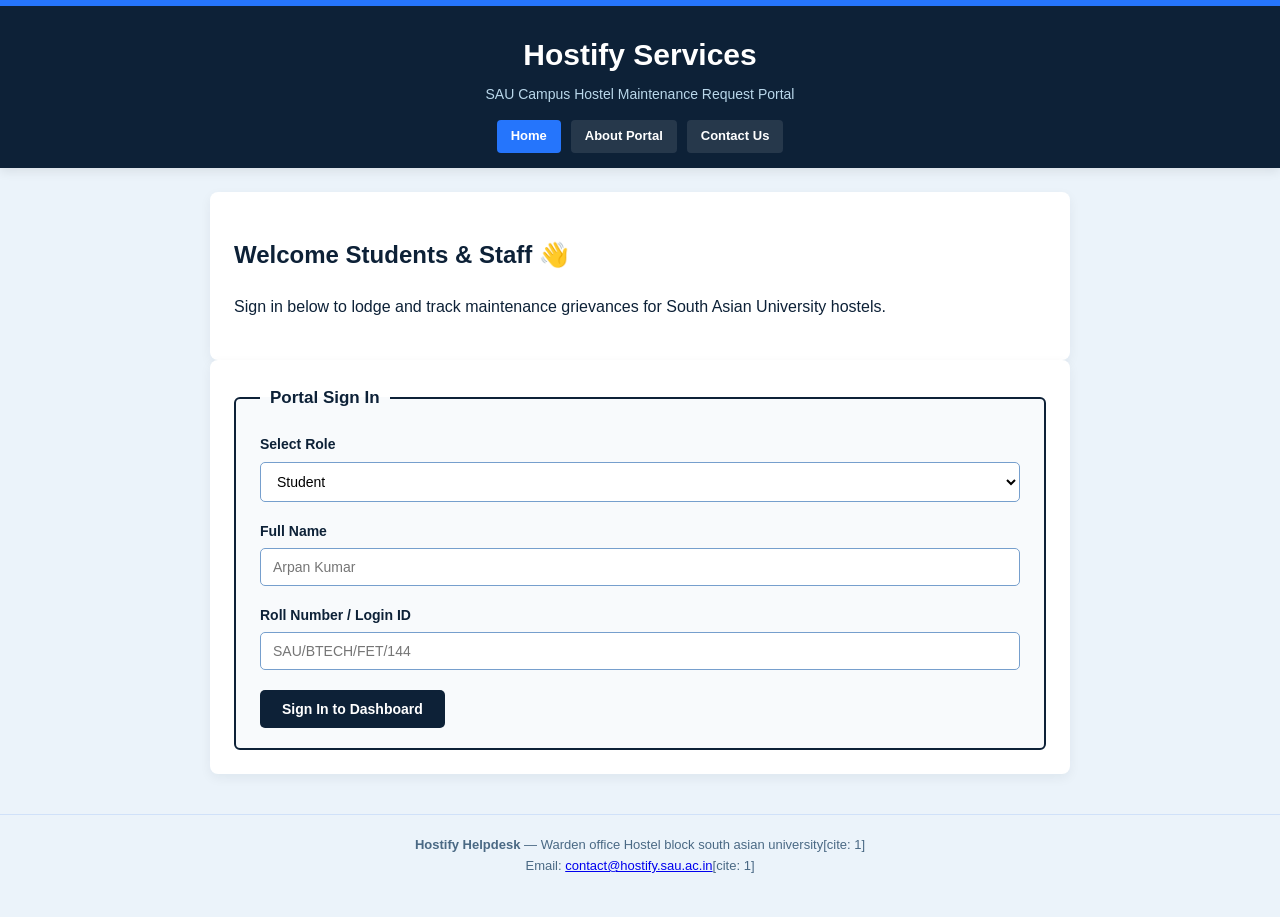
==== commit 9a0b0ed9: "Update index.html" ====
--- a/index.html
+++ b/index.html
@@ -4,7 +4,7 @@
     <meta charset="UTF-8">
     <meta name="viewport" content="width=device-width, initial-scale=1.0">
     <title>Hostify - SAU Campus Hostel Portal</title>
-    <link rel="stylesheet" href="style.css">
+    <link rel="stylesheet" href="css/style.css">
 </head>
 <body>
 
--- a/css/style.css
+++ b/css/style.css
@@ -0,0 +1,109 @@
+* { box-sizing: border-box; }
+body {
+    font-family: 'Segoe UI', Tahoma, Geneva, Verdana, sans-serif;
+    margin: 0; padding: 0 0 40px 0;
+    background-color: #ebf3fa; color: #0d2137; line-height: 1.6;
+}
+.top-bar {
+    background-color: #0d2137; color: #ffffff;
+    padding: 25px 20px 15px; border-top: 6px solid #2575fc;
+    box-shadow: 0 4px 10px rgba(0, 0, 0, 0.08);
+}
+.header-container { max-width: 900px; margin: 0 auto; text-align: center; }
+.top-bar h1 { margin: 0 0 4px 0; font-size: 30px; font-weight: 700; }
+.top-bar p { margin: 0 0 15px 0; font-size: 14px; color: #b9d7ea; }
+.nav-links { display: flex; justify-content: center; gap: 10px; flex-wrap: wrap; margin-top: 10px; }
+.nav-btn {
+    background: rgba(255,255,255,0.1); color: #ffffff; padding: 6px 14px;
+    border-radius: 4px; text-decoration: none; font-size: 13px; font-weight: 600;
+    transition: background 0.2s; cursor: pointer;
+}
+.nav-btn:hover, .nav-btn.active { background: #2575fc; }
+.nav-btn.btn-logout { background-color: #d9534f; }
+.nav-btn.btn-logout:hover { background-color: #c9302c; }
+
+main {
+    display: flex; flex-direction: column; gap: 24px;
+    margin-top: 24px; max-width: 900px; padding: 0 20px;
+    margin-left: auto; margin-right: auto;
+}
+.content-card, .login-card {
+    background-color: #ffffff; padding: 24px; border-radius: 8px;
+    box-shadow: 0 4px 12px rgba(13, 33, 55, 0.06);
+}
+.dashboard-header {
+    display: flex; justify-content: space-between; align-items: center;
+    border-bottom: 1px solid #d0e1f9; padding-bottom: 12px; margin-bottom: 20px;
+}
+
+fieldset {
+    border: 2px solid #0d2137; padding: 20px 24px;
+    background-color: #f8fafc; border-radius: 6px; margin: 0;
+}
+legend { font-weight: 700; color: #0d2137; padding: 0 10px; font-size: 17px; }
+.form-group { margin-bottom: 16px; }
+label { display: inline-block; margin-bottom: 6px; font-size: 14px; font-weight: 600; color: #0d2137; }
+input[type="text"], input[type="password"], input[type="email"], textarea, select {
+    width: 100%; padding: 10px 12px; border: 1px solid #769fcd;
+    border-radius: 5px; background-color: #ffffff; font-size: 14px; outline: none; font-family: inherit;
+}
+input:focus, select:focus, textarea:focus {
+    border-color: #2575fc; box-shadow: 0 0 0 3px rgba(37, 117, 252, 0.15);
+}
+
+/* Polished Admin Passcode Box */
+.passcode-group {
+    background: linear-gradient(135deg, #f0f5fc 0%, #e2eefc 100%);
+    padding: 16px;
+    border-radius: 8px;
+    border: 1px solid #769fcd;
+    margin-top: 15px;
+    display: none;
+    box-shadow: inset 0 1px 3px rgba(0,0,0,0.03);
+}
+.passcode-group label {
+    color: #0d2137;
+    font-size: 14px;
+    display: flex;
+    align-items: center;
+    gap: 6px;
+}
+.passcode-group input[type="password"] {
+    background-color: #ffffff;
+    border: 1px solid #2575fc;
+}
+.passcode-hint {
+    color: #4a6984;
+    display: block;
+    margin-top: 6px;
+    font-size: 12px;
+}
+
+.form-actions { margin-top: 20px; }
+button {
+    border: none; padding: 11px 22px; font-size: 14px; font-weight: 700;
+    cursor: pointer; border-radius: 5px; background-color: #0d2137; color: #ffffff;
+    transition: background-color 0.2s ease;
+}
+button:hover { background-color: #2575fc; }
+
+.otp-card {
+    background: #0d2137; color: #ffffff; padding: 15px; text-align: center;
+    border-radius: 6px; margin-top: 15px;
+}
+.otp-code { font-size: 28px; font-weight: bold; letter-spacing: 5px; color: #ffb400; margin: 5px 0; }
+.history-table { width: 100%; border-collapse: collapse; margin-top: 15px; }
+.history-table th, .history-table td {
+    border: 1px solid #d0e1f9; padding: 10px; text-align: left; font-size: 13px;
+}
+.history-table th { background-color: #0d2137; color: #ffffff; }
+
+.star-rating {
+    display: flex; flex-direction: row-reverse; justify-content: flex-end; gap: 5px; font-size: 26px;
+}
+.star-rating input { display: none; }
+.star-rating label { color: #d0e1f9; cursor: pointer; transition: color 0.2s; }
+.star-rating input:checked ~ label, .star-rating label:hover, .star-rating label:hover ~ label { color: #ffb400; }
+
+footer { text-align: center; margin-top: 40px; padding: 20px 10px 0; border-top: 1px solid #d0e1f9; font-size: 13px; color: #4a6984; }
+address { font-style: normal; }
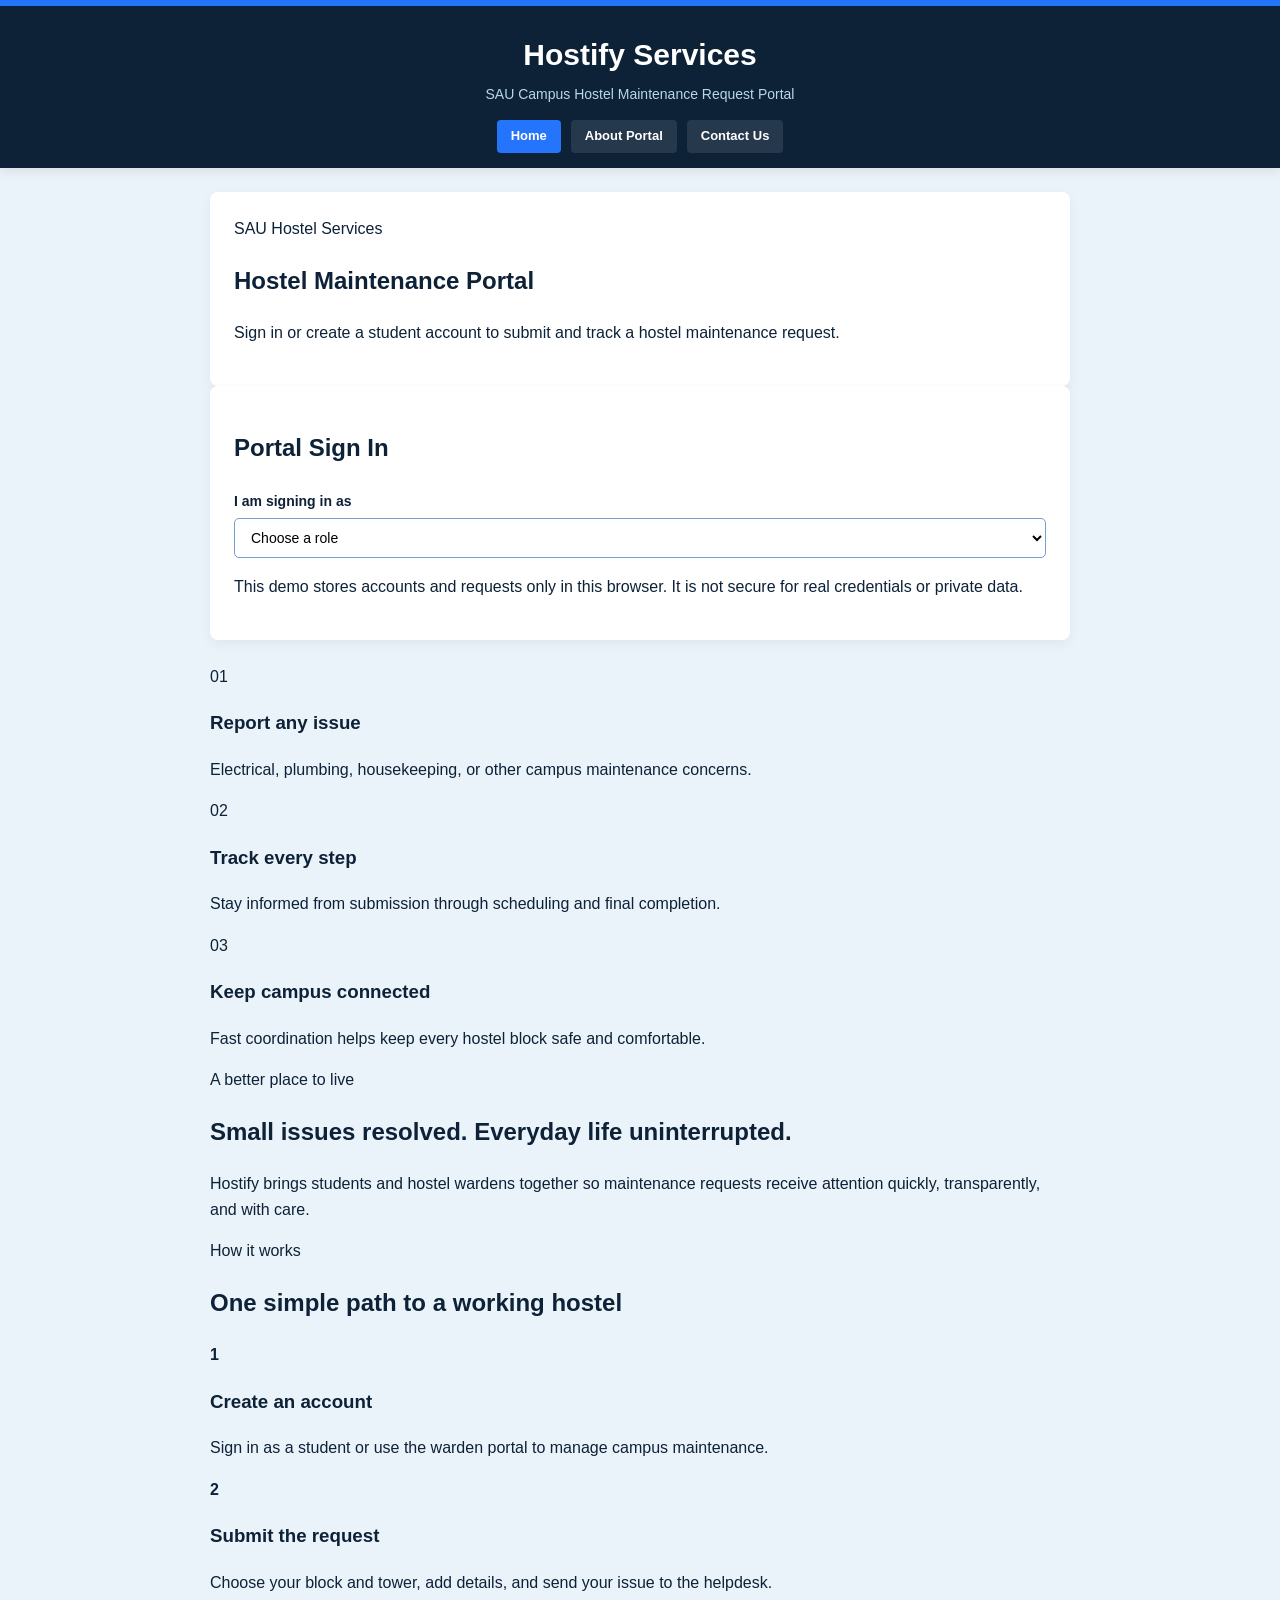
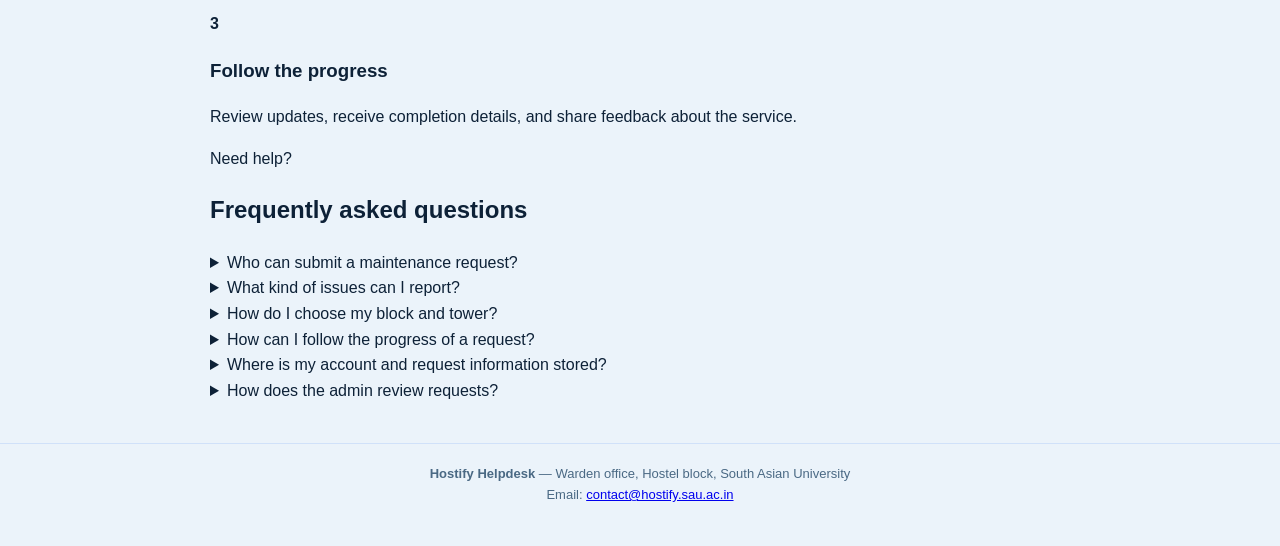
==== commit 01e783ea: "Update index.html" ====
--- a/index.html
+++ b/index.html
@@ -7,159 +7,274 @@
     <link rel="stylesheet" href="css/style.css">
 </head>
 <body>
-
     <header class="top-bar">
         <div class="header-container">
             <hgroup>
                 <h1>Hostify Services</h1>
                 <p>SAU Campus Hostel Maintenance Request Portal</p>
             </hgroup>
-            <nav class="nav-links">
+            <nav class="nav-links" aria-label="Main navigation">
                 <a href="index.html" class="nav-btn active">Home</a>
-                <a href="about.html" class="nav-btn">About Portal</a>
-                <a href="contact.html" class="nav-btn">Contact Us</a>
-                <a href="#" onclick="showDashboardView()" class="nav-btn" id="nav-dashboard" style="display: none;">Dashboard</a>
-                <a href="#" onclick="logoutUser()" class="nav-btn btn-logout" id="nav-logout" style="display: none;">Sign Out</a>
+                <a href="pages/about.html" class="nav-btn">About Portal</a>
+                <a href="pages/contact.html" class="nav-btn">Contact Us</a>
+                <a href="#dashboard" class="nav-btn" id="nav-dashboard" hidden>Dashboard</a>
+                <button type="button" class="nav-btn btn-logout" id="nav-logout" hidden>Sign Out</button>
             </nav>
         </div>
     </header>
 
     <main>
-        <!-- HOME / LOGIN VIEW -->
         <section id="view-home" class="view-section">
             <div class="content-card">
-                <h2>Welcome Students & Staff 👋</h2>
-                <p>Sign in below to lodge and track maintenance grievances for South Asian University hostels.</p>
+                <span class="hero-eyebrow">SAU Hostel Services</span>
+                <h2>Hostel Maintenance Portal</h2>
+                <p>Sign in or create a student account to submit and track a hostel maintenance request.</p>
             </div>
 
-            <!-- LOGIN CARD WITH ROLE DROPDOWN -->
-            <div class="login-card" id="login-section">
-                <form id="loginForm">
-                    <fieldset>
-                        <legend>Portal Sign In</legend>
-                        <div class="form-group">
-                            <label for="login-role">Select Role</label>
-                            <select id="login-role" onchange="toggleRoleFields()" required>
-                                <option value="student">Student</option>
-                                <option value="admin">Admin / Warden</option>
-                            </select>
-                        </div>
-                        <div class="form-group" id="field-name">
-                            <label for="login-name">Full Name</label>
-                            <input type="text" id="login-name" placeholder="Arpan Kumar">
-                        </div>
-                        <div class="form-group" id="field-id">
-                            <label for="login-id">Roll Number / Login ID</label>
-                            <input type="text" id="login-id" placeholder="SAU/BTECH/FET/144">
-                        </div>
-                        <div class="form-group passcode-group" id="field-passcode">
-                            <label for="admin-pass">🔐 Admin Passcode</label>
-                            <input type="password" id="admin-pass" placeholder="Enter warden passcode">
-                            <small class="passcode-hint">Default test passcode: admin123</small>
-                        </div>
-                        <div class="form-actions">
-                            <button type="submit">Sign In to Dashboard</button>
-                        </div>
-                    </fieldset>
+            <section class="login-card" id="login-section" aria-labelledby="signin-heading">
+                <h2 id="signin-heading">Portal Sign In</h2>
+                <div class="form-group">
+                    <label for="login-role">I am signing in as</label>
+                    <select id="login-role" required>
+                        <option value="">Choose a role</option>
+                        <option value="student">Student</option>
+                        <option value="admin">Admin / Warden</option>
+                    </select>
+                </div>
+
+                <div id="student-auth" hidden>
+                    <div class="mode-switch" role="group" aria-label="Student account action">
+                        <button type="button" class="mode-button active" data-mode="login">Student Log In</button>
+                        <button type="button" class="mode-button" data-mode="signup">Create Student Account</button>
+                    </div>
+                    <p class="muted" id="student-mode-help">Use the email and password registered on this browser.</p>
+                </div>
+
+                <form id="authForm" novalidate>
+                    <div class="form-group" id="auth-name-group" hidden>
+                        <label for="auth-name">Full name</label>
+                        <input type="text" id="auth-name" autocomplete="name" maxlength="100">
+                    </div>
+                    <div class="form-group" id="auth-email-group" hidden>
+                        <label for="auth-email">Email address</label>
+                        <input type="email" id="auth-email" autocomplete="username" maxlength="254">
+                    </div>
+                    <div class="form-group" id="auth-password-group" hidden>
+                        <label for="auth-password">Password</label>
+                        <input type="password" id="auth-password" autocomplete="current-password" minlength="6">
+                    </div>
+                    <p class="notice" id="admin-credentials" hidden>Use the administrator credentials configured in the app code.</p>
+                    <p class="form-message" id="auth-message" role="status" aria-live="polite"></p>
+                    <button type="submit" id="auth-submit" hidden>Log In</button>
                 </form>
-            </div>
+                <p class="local-warning">This demo stores accounts and requests only in this browser. It is not secure for real credentials or private data.</p>
+            </section>
         </section>
 
-        <!-- DASHBOARD VIEW -->
-        <section id="view-dashboard" class="view-section" style="display: none;">
-            <div class="content-card">
+        <section id="home-content" class="home-content">
+            <section class="service-strip" aria-label="Hostify service highlights">
+                <article>
+                    <span class="service-icon">01</span>
+                    <div>
+                        <h3>Report any issue</h3>
+                        <p>Electrical, plumbing, housekeeping, or other campus maintenance concerns.</p>
+                    </div>
+                </article>
+                <article>
+                    <span class="service-icon">02</span>
+                    <div>
+                        <h3>Track every step</h3>
+                        <p>Stay informed from submission through scheduling and final completion.</p>
+                    </div>
+                </article>
+                <article>
+                    <span class="service-icon">03</span>
+                    <div>
+                        <h3>Keep campus connected</h3>
+                        <p>Fast coordination helps keep every hostel block safe and comfortable.</p>
+                    </div>
+                </article>
+            </section>
+
+            <section class="care-banner">
+                <div>
+                    <span class="care-kicker">A better place to live</span>
+                    <h2>Small issues resolved. Everyday life uninterrupted.</h2>
+                </div>
+                <p>Hostify brings students and hostel wardens together so maintenance requests receive attention quickly, transparently, and with care.</p>
+            </section>
+
+            <section class="process-section" aria-labelledby="process-heading">
+                <div class="section-heading">
+                    <span>How it works</span>
+                    <h2 id="process-heading">One simple path to a working hostel</h2>
+                </div>
+                <div class="process-grid">
+                    <article>
+                        <strong>1</strong>
+                        <h3>Create an account</h3>
+                        <p>Sign in as a student or use the warden portal to manage campus maintenance.</p>
+                    </article>
+                    <article>
+                        <strong>2</strong>
+                        <h3>Submit the request</h3>
+                        <p>Choose your block and tower, add details, and send your issue to the helpdesk.</p>
+                    </article>
+                    <article>
+                        <strong>3</strong>
+                        <h3>Follow the progress</h3>
+                        <p>Review updates, receive completion details, and share feedback about the service.</p>
+                    </article>
+                </div>
+            </section>
+
+            <section class="faq-section" aria-labelledby="faq-heading">
+                <div class="section-heading">
+                    <span>Need help?</span>
+                    <h2 id="faq-heading">Frequently asked questions</h2>
+                </div>
+                <div class="faq-list">
+                    <details>
+                        <summary>Who can submit a maintenance request?</summary>
+                        <p>Students living in the South Asian University hostel can create a local student account and submit a request for their block and tower.</p>
+                    </details>
+                    <details>
+                        <summary>What kind of issues can I report?</summary>
+                        <p>You can report electrical, plumbing, housekeeping, and other hostel maintenance concerns. Please describe the issue clearly so the helpdesk can respond effectively.</p>
+                    </details>
+                    <details>
+                        <summary>How do I choose my block and tower?</summary>
+                        <p>Select Block A or Block B first. The tower list will then update automatically with A1-A5 or B1-B5, depending on the block you selected.</p>
+                    </details>
+                    <details>
+                        <summary>How can I follow the progress of a request?</summary>
+                        <p>After signing in as a student, open your dashboard. Your submitted requests show the current status, timeline, and any available completion information.</p>
+                    </details>
+                    <details>
+                        <summary>Where is my account and request information stored?</summary>
+                        <p>Hostify is a local demo, so accounts, requests, and feedback are stored in this browser. They do not change the project code or appear on another browser or device.</p>
+                    </details>
+                    <details>
+                        <summary>How does the admin review requests?</summary>
+                        <p>The administrator can sign in through the Warden account, view pending and completed requests, update progress, schedule visits, and manage feedback or contact logs.</p>
+                    </details>
+                </div>
+            </section>
+        </section>
+
+        <section id="view-dashboard" class="view-section" hidden>
+            <section class="content-card" id="dashboard">
                 <div class="dashboard-header">
                     <div>
-                        <h2 style="margin: 0;">Welcome, <span id="user-display">User</span>! 🎉</h2>
-                        <small style="color: #4a6984;">Role: <span id="role-display" style="font-weight: bold; text-transform: uppercase;"></span> | Location: Warden office Hostel block south asian university[cite: 1]</small>
-                    </div>
-                    <button type="button" class="nav-btn btn-logout" onclick="logoutUser()" style="padding: 6px 14px; font-size: 12px;">Sign Out</button>
-                </div>
-
-                <!-- STUDENT SUBMISSION PANEL -->
-                <div id="student-panel" style="display: none;">
-                    <h3>Submit Maintenance Service Request</h3>
+                        <h2 class="welcome-heading">Welcome, <span id="user-display"></span></h2>
+                        <p class="muted" id="role-display"></p>
+                    </div>
+                    <button type="button" class="btn-logout dashboard-logout" id="dashboard-logout">Sign Out</button>
+                </div>
+
+                <section id="student-panel" hidden>
+                    <h3>Submit a maintenance request</h3>
                     <form id="requestForm">
                         <div class="form-group">
-                            <label for="req-cat">Issue Category</label>
+                            <label for="req-cat">Issue category</label>
                             <select id="req-cat" required>
-                                <option value="Electrical">⚡ Electrical (Fan, Light, Sockets)</option>
-                                <option value="Plumbing">🚰 Plumbing (Tap, Pipes, Shower)</option>
-                                <option value="Housekeeping">🧹 Housekeeping (Cleaning, Disposal)</option>
-                            </select>
-                        </div>
-                        <div class="form-group">
-                            <label for="req-room">Room Number</label>
-                            <input type="text" id="req-room" placeholder="e.g. Block B, Room 304" required>
-                        </div>
-                        <div class="form-group">
-                            <label for="req-desc">Issue Description</label>
-                            <textarea id="req-desc" rows="3" placeholder="Describe the problem..." required></textarea>
-                        </div>
-                        <div class="form-actions">
-                            <button type="submit">Submit Request & Generate OTP</button>
-                        </div>
+                                <option value="">Choose a category</option>
+                                <option value="Electrical">Electrical</option>
+                                <option value="Plumbing">Plumbing</option>
+                                <option value="Housekeeping">Housekeeping</option>
+                            </select>
+                        </div>
+                        <div class="location-fields">
+                            <div class="form-group">
+                                <label for="req-block">Block</label>
+                                <select id="req-block" required>
+                                    <option value="">Choose a block</option>
+                                    <option value="A">Block A</option>
+                                    <option value="B">Block B</option>
+                                </select>
+                            </div>
+                            <div class="form-group">
+                                <label for="req-tower">Tower number</label>
+                                <select id="req-tower" required disabled>
+                                    <option value="">Choose a tower</option>
+                                </select>
+                            </div>
+                        </div>
+                        <div class="form-group">
+                            <label for="req-desc">Describe the issue (maximum 200 words)</label>
+                            <textarea id="req-desc" rows="5" placeholder="Describe the issue and when it occurs..." required></textarea>
+                            <small class="muted"><span id="word-count">0</span>/200 words</small>
+                        </div>
+                        <p class="form-message" id="request-message" role="status" aria-live="polite"></p>
+                        <button type="submit">Submit Request</button>
                     </form>
 
-                    <div id="otp-card-container" style="display: none; margin-top: 20px;">
-                        <div class="otp-card">
-                            <div style="font-size: 13px; color: #b9d7ea;">LATEST REQUEST VERIFICATION OTP</div>
-                            <div class="otp-code" id="latest-otp">----</div>
-                            <small>Keep this ready to share with maintenance staff upon completion at Warden office Hostel block south asian university[cite: 1].</small>
-                        </div>
-                    </div>
-
-                    <div style="margin-top: 30px;">
-                        <h3>Your Submitted Requests</h3>
-                        <div style="overflow-x: auto;">
-                            <table class="history-table">
-                                <thead>
-                                    <tr>
-                                        <th>Ticket ID</th>
-                                        <th>Category</th>
-                                        <th>Room</th>
-                                        <th>Description</th>
-                                        <th>OTP</th>
-                                        <th>Status</th>
-                                    </tr>
-                                </thead>
-                                <tbody id="history-tbody"></tbody>
-                            </table>
-                        </div>
-                    </div>
-                </div>
-
-                <!-- ADMIN CONTROL PANEL -->
-                <div id="admin-panel" style="display: none;">
-                    <h3>Warden / Admin Control Dashboard</h3>
-                    <p>Review and manage all pending hostel infrastructure complaints across campus.</p>
-                    <div style="overflow-x: auto; margin-top: 15px;">
-                        <table class="history-table">
-                            <thead>
-                                <tr>
-                                    <th>Ticket ID</th>
-                                    <th>Student ID</th>
-                                    <th>Category</th>
-                                    <th>Room & Description</th>
-                                    <th>OTP</th>
-                                    <th>Action / Status</th>
-                                </tr>
-                            </thead>
-                            <tbody id="admin-tbody"></tbody>
-                        </table>
-                    </div>
-                </div>
-            </div>
+                    <div class="section-divider">
+                        <h3>Your requests</h3>
+                        <div id="student-requests" class="request-list"></div>
+                    </div>
+                </section>
+
+                <section id="admin-panel" hidden>
+                    <div class="admin-controls" aria-label="Request sorting and filters">
+                        <div class="form-group">
+                            <label for="admin-sort">Sort requests</label>
+                            <select id="admin-sort">
+                                <option value="oldest">Oldest to newest</option>
+                                <option value="newest">Newest to oldest</option>
+                            </select>
+                        </div>
+                        <div class="form-group">
+                            <label for="admin-block-filter">Filter by block</label>
+                            <select id="admin-block-filter">
+                                <option value="">All blocks</option>
+                                <option value="A">Block A</option>
+                                <option value="B">Block B</option>
+                            </select>
+                        </div>
+                        <div class="form-group">
+                            <label for="admin-tower-filter">Filter by tower</label>
+                            <select id="admin-tower-filter" disabled>
+                                <option value="">All towers</option>
+                            </select>
+                        </div>
+                    </div>
+                    <h3>Pending requests</h3>
+                    <div id="admin-pending" class="request-list"></div>
+                    <div class="section-divider">
+                        <h3>Completed requests</h3>
+                        <div id="admin-completed" class="request-list"></div>
+                    </div>
+                    <div class="section-divider">
+                        <div class="log-section-header">
+                            <h3>Feedback and contact log</h3>
+                            <button type="button" class="danger-button" id="clear-message-logs">Clear all logs</button>
+                        </div>
+                        <p class="form-message" id="message-log-status" role="status" aria-live="polite"></p>
+                        <div class="message-log-grid">
+                            <section>
+                                <h4>Service feedback</h4>
+                                <div id="feedback-log" class="message-log"></div>
+                            </section>
+                            <section>
+                                <h4>Contact requests</h4>
+                                <div id="contact-log" class="message-log"></div>
+                            </section>
+                        </div>
+                    </div>
+                    <section id="admin-detail" class="detail-panel" hidden aria-live="polite"></section>
+                </section>
+            </section>
         </section>
     </main>
 
     <footer>
         <address>
-            <strong>Hostify Helpdesk</strong> — Warden office Hostel block south asian university[cite: 1]<br>
-            Email: <a href="mailto:contact@hostify.sau.ac.in">contact@hostify.sau.ac.in</a>[cite: 1]
+            <strong>Hostify Helpdesk</strong> — Warden office, Hostel block, South Asian University<br>
+            Email: <a href="mailto:contact@hostify.sau.ac.in">contact@hostify.sau.ac.in</a>
         </address>
     </footer>
 
-    <script src="script.js"></script>
+    <script src="js/script.js"></script>
 </body>
 </html>
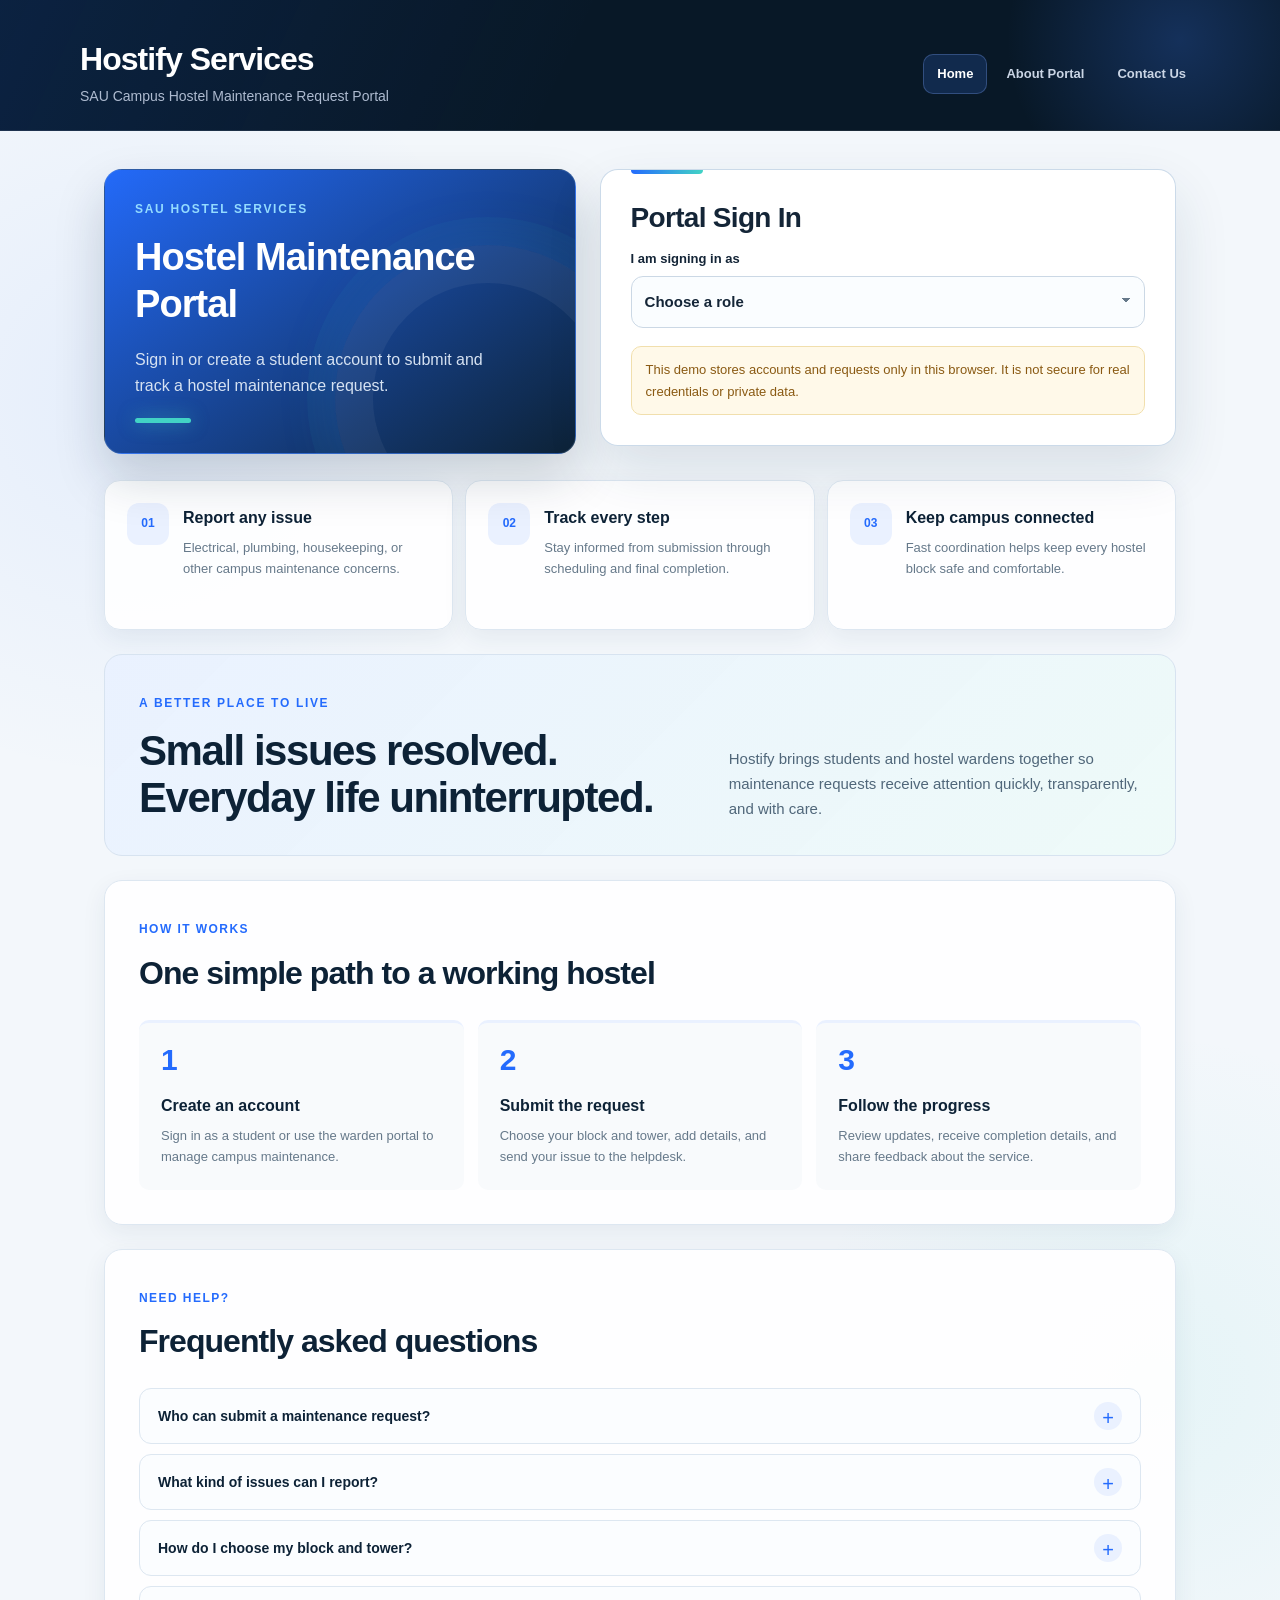
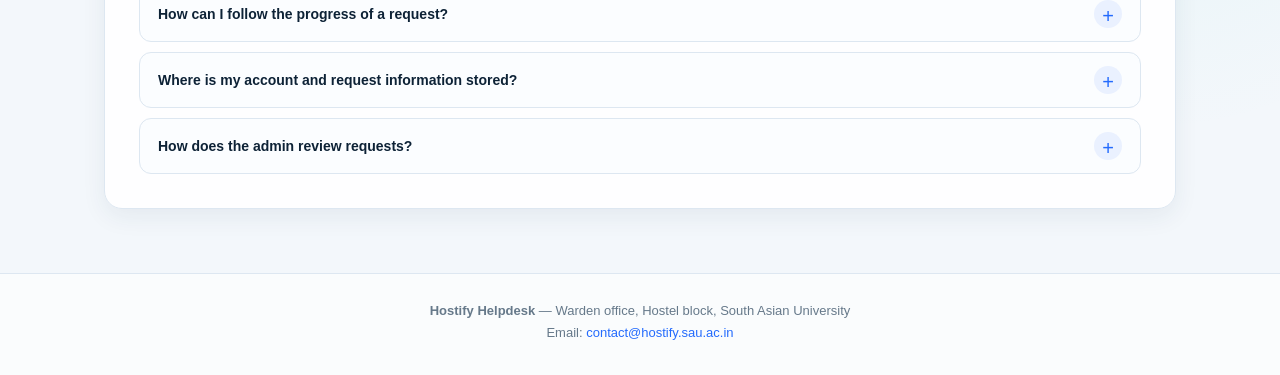
==== commit 5d92ddca: "Update index.html" ====
--- a/index.html
+++ b/index.html
@@ -55,6 +55,24 @@
                         <label for="auth-name">Full name</label>
                         <input type="text" id="auth-name" autocomplete="name" maxlength="100">
                     </div>
+                    <div class="form-group" id="auth-block-group" hidden>
+                        <label for="auth-block">Block</label>
+                        <select id="auth-block">
+                            <option value="">Choose a block</option>
+                            <option value="A">Block A</option>
+                            <option value="B">Block B</option>
+                        </select>
+                    </div>
+                    <div class="form-group" id="auth-tower-group" hidden>
+                        <label for="auth-tower">Tower number</label>
+                        <select id="auth-tower" disabled>
+                            <option value="">Choose a block first</option>
+                        </select>
+                    </div>
+                    <div class="form-group" id="auth-room-group" hidden>
+                        <label for="auth-room">Room number</label>
+                        <input type="text" id="auth-room" autocomplete="off" maxlength="20" pattern="[A-Za-z0-9]+" placeholder="e.g. A304">
+                    </div>
                     <div class="form-group" id="auth-email-group" hidden>
                         <label for="auth-email">Email address</label>
                         <input type="email" id="auth-email" autocomplete="username" maxlength="254">
@@ -184,20 +202,35 @@
                                 <option value="Housekeeping">Housekeeping</option>
                             </select>
                         </div>
-                        <div class="location-fields">
+                        <div class="location-fields account-location" aria-label="Registered room location">
                             <div class="form-group">
-                                <label for="req-block">Block</label>
-                                <select id="req-block" required>
-                                    <option value="">Choose a block</option>
-                                    <option value="A">Block A</option>
-                                    <option value="B">Block B</option>
-                                </select>
+                                <label for="profile-block">Block</label>
+                                <input type="text" id="profile-block" disabled>
                             </div>
                             <div class="form-group">
-                                <label for="req-tower">Tower number</label>
-                                <select id="req-tower" required disabled>
-                                    <option value="">Choose a tower</option>
-                                </select>
+                                <label for="profile-tower">Tower number</label>
+                                <input type="text" id="profile-tower" disabled>
+                            </div>
+                            <div class="form-group">
+                                <label for="profile-room">Room number</label>
+                                <input type="text" id="profile-room" disabled>
+                            </div>
+                        </div>
+                        <div class="form-group">
+                            <label>Photo of the issue (optional)</label>
+                            <div class="image-upload-actions">
+                                <button type="button" class="secondary-button" id="upload-image-button">Upload an image</button>
+                                <input class="visually-hidden-input" type="file" id="req-image" accept="image/*" tabindex="-1">
+                                <button type="button" class="secondary-button" id="capture-image-button">Take a photo</button>
+                                <input class="visually-hidden-input" type="file" id="req-camera" accept="image/*" capture="environment" tabindex="-1">
+                            </div>
+                            <small class="muted">Use your camera on a phone or choose an image from your device. Images are resized before saving.</small>
+                            <div class="image-preview" id="request-image-preview" hidden>
+                                <img id="request-image-thumbnail" alt="Preview of the attached issue photo">
+                                <div>
+                                    <span id="request-image-name" class="muted"></span>
+                                    <button type="button" class="secondary-button" id="remove-image-button">Remove image</button>
+                                </div>
                             </div>
                         </div>
                         <div class="form-group">
--- a/css/style.css
+++ b/css/style.css
@@ -1,109 +1,1275 @@
-* { box-sizing: border-box; }
+:root {
+    --navy-950: #081827;
+    --navy-900: #0d2236;
+    --navy-800: #16344d;
+    --blue-600: #246bfd;
+    --blue-500: #3d7eff;
+    --blue-100: #eaf1ff;
+    --cyan-400: #42d3c5;
+    --surface: #ffffff;
+    --canvas: #f3f7fb;
+    --border: #dde7f1;
+    --text: #142537;
+    --muted: #66798a;
+    --success: #18794e;
+    --danger: #be3b45;
+    --warning: #8a5a13;
+    --shadow-sm: 0 8px 24px rgba(25, 55, 82, 0.07);
+    --shadow-lg: 0 24px 60px rgba(25, 55, 82, 0.12);
+}
+
+* {
+    box-sizing: border-box;
+}
+
+html {
+    scroll-behavior: smooth;
+}
+
 body {
-    font-family: 'Segoe UI', Tahoma, Geneva, Verdana, sans-serif;
-    margin: 0; padding: 0 0 40px 0;
-    background-color: #ebf3fa; color: #0d2137; line-height: 1.6;
-}
+    min-height: 100vh;
+    margin: 0;
+    padding: 0;
+    display: flex;
+    flex-direction: column;
+    font-family: Inter, "Segoe UI", -apple-system, BlinkMacSystemFont, sans-serif;
+    color: var(--text);
+    line-height: 1.65;
+    background:
+        radial-gradient(circle at 10% 20%, rgba(61, 126, 255, 0.08), transparent 24rem),
+        radial-gradient(circle at 90% 70%, rgba(66, 211, 197, 0.08), transparent 22rem),
+        var(--canvas);
+    -webkit-font-smoothing: antialiased;
+}
+
+[hidden] {
+    display: none !important;
+}
+
 .top-bar {
-    background-color: #0d2137; color: #ffffff;
-    padding: 25px 20px 15px; border-top: 6px solid #2575fc;
-    box-shadow: 0 4px 10px rgba(0, 0, 0, 0.08);
-}
-.header-container { max-width: 900px; margin: 0 auto; text-align: center; }
-.top-bar h1 { margin: 0 0 4px 0; font-size: 30px; font-weight: 700; }
-.top-bar p { margin: 0 0 15px 0; font-size: 14px; color: #b9d7ea; }
-.nav-links { display: flex; justify-content: center; gap: 10px; flex-wrap: wrap; margin-top: 10px; }
-.nav-btn {
-    background: rgba(255,255,255,0.1); color: #ffffff; padding: 6px 14px;
-    border-radius: 4px; text-decoration: none; font-size: 13px; font-weight: 600;
-    transition: background 0.2s; cursor: pointer;
-}
-.nav-btn:hover, .nav-btn.active { background: #2575fc; }
-.nav-btn.btn-logout { background-color: #d9534f; }
-.nav-btn.btn-logout:hover { background-color: #c9302c; }
-
-main {
-    display: flex; flex-direction: column; gap: 24px;
-    margin-top: 24px; max-width: 900px; padding: 0 20px;
-    margin-left: auto; margin-right: auto;
-}
-.content-card, .login-card {
-    background-color: #ffffff; padding: 24px; border-radius: 8px;
-    box-shadow: 0 4px 12px rgba(13, 33, 55, 0.06);
-}
-.dashboard-header {
-    display: flex; justify-content: space-between; align-items: center;
-    border-bottom: 1px solid #d0e1f9; padding-bottom: 12px; margin-bottom: 20px;
-}
-
-fieldset {
-    border: 2px solid #0d2137; padding: 20px 24px;
-    background-color: #f8fafc; border-radius: 6px; margin: 0;
-}
-legend { font-weight: 700; color: #0d2137; padding: 0 10px; font-size: 17px; }
-.form-group { margin-bottom: 16px; }
-label { display: inline-block; margin-bottom: 6px; font-size: 14px; font-weight: 600; color: #0d2137; }
-input[type="text"], input[type="password"], input[type="email"], textarea, select {
-    width: 100%; padding: 10px 12px; border: 1px solid #769fcd;
-    border-radius: 5px; background-color: #ffffff; font-size: 14px; outline: none; font-family: inherit;
-}
-input:focus, select:focus, textarea:focus {
-    border-color: #2575fc; box-shadow: 0 0 0 3px rgba(37, 117, 252, 0.15);
-}
-
-/* Polished Admin Passcode Box */
-.passcode-group {
-    background: linear-gradient(135deg, #f0f5fc 0%, #e2eefc 100%);
-    padding: 16px;
-    border-radius: 8px;
-    border: 1px solid #769fcd;
-    margin-top: 15px;
-    display: none;
-    box-shadow: inset 0 1px 3px rgba(0,0,0,0.03);
-}
-.passcode-group label {
-    color: #0d2137;
+    position: relative;
+    z-index: 10;
+    overflow: hidden;
+    padding: 18px 32px 0;
+    color: #ffffff;
+    background:
+        linear-gradient(115deg, rgba(36, 107, 253, 0.12), transparent 45%),
+        var(--navy-950);
+    border-bottom: 1px solid rgba(255, 255, 255, 0.08);
+}
+
+.top-bar::after {
+    content: "";
+    position: absolute;
+    right: -80px;
+    top: -140px;
+    width: 360px;
+    height: 360px;
+    border-radius: 50%;
+    background: radial-gradient(circle, rgba(61, 126, 255, 0.24), transparent 68%);
+    pointer-events: none;
+}
+
+.header-container {
+    position: relative;
+    z-index: 1;
+    max-width: 1120px;
+    min-height: 112px;
+    margin: 0 auto;
+    display: grid;
+    grid-template-columns: minmax(0, 1fr) auto;
+    align-items: center;
+    gap: 32px;
+}
+
+.top-bar h1 {
+    margin: 0;
+    font-size: clamp(23px, 3vw, 32px);
+    line-height: 1.2;
+    letter-spacing: -0.03em;
+}
+
+.top-bar hgroup p {
+    margin: 6px 0 0;
+    color: #aebbd0;
     font-size: 14px;
+}
+
+.nav-links {
     display: flex;
     align-items: center;
+    justify-content: flex-end;
+    gap: 5px;
+}
+
+.nav-btn {
+    display: inline-flex;
+    align-items: center;
+    justify-content: center;
+    min-height: 40px;
+    padding: 8px 13px;
+    border: 1px solid transparent;
+    border-radius: 10px;
+    background: transparent;
+    color: #cad5e5;
+    text-decoration: none;
+    font-size: 13px;
+    font-weight: 700;
+    cursor: pointer;
+    transition: 180ms ease;
+}
+
+.nav-btn:hover {
+    color: #ffffff;
+    background: rgba(255, 255, 255, 0.08);
+    transform: translateY(-1px);
+}
+
+.nav-btn.active {
+    color: #ffffff;
+    background: rgba(61, 126, 255, 0.18);
+    border-color: rgba(132, 168, 255, 0.28);
+}
+
+.nav-btn.btn-logout,
+.dashboard-logout,
+.danger-button {
+    color: #ffffff;
+    background: var(--danger);
+    border-color: var(--danger);
+}
+
+.nav-btn.btn-logout:hover,
+.dashboard-logout:hover,
+.danger-button:hover {
+    background: #a92e38;
+    border-color: #a92e38;
+}
+
+nav button.nav-btn {
+    font-family: inherit;
+}
+
+main {
+    width: 100%;
+    flex: 1 0 auto;
+    max-width: 1120px;
+    margin: 38px auto 64px;
+    padding: 0 24px;
+    display: flex;
+    flex-direction: column;
+    gap: 26px;
+}
+
+.view-section {
+    width: 100%;
+}
+
+#view-home {
+    display: grid;
+    grid-template-columns: minmax(0, 0.9fr) minmax(360px, 1.1fr);
+    align-items: start;
+    gap: 24px;
+}
+
+#view-home > .content-card {
+    position: relative;
+    isolation: isolate;
+    overflow: hidden;
+    min-height: 250px;
+    display: flex;
+    flex-direction: column;
+    justify-content: center;
+    color: #ffffff;
+    background:
+        linear-gradient(145deg, rgba(36, 107, 253, 0.98), rgba(13, 34, 54, 0.97)),
+        var(--navy-900);
+    border: 1px solid rgba(118, 159, 205, 0.24);
+    box-shadow: 0 24px 50px rgba(13, 34, 54, 0.18);
+}
+
+#view-home > .content-card::after {
+    content: "";
+    position: relative;
+    z-index: 2;
+    width: 56px;
+    height: 5px;
+    margin-top: 18px;
+    border-radius: 999px;
+    background: var(--cyan-400);
+    box-shadow: 0 0 18px rgba(66, 211, 197, 0.55);
+}
+
+#view-home > .content-card::before {
+    content: "";
+    position: absolute;
+    z-index: -1;
+    right: -66px;
+    bottom: -98px;
+    width: 230px;
+    height: 230px;
+    border: 38px solid rgba(255, 255, 255, 0.05);
+    border-radius: 50%;
+    box-shadow:
+        0 0 0 28px rgba(66, 211, 197, 0.035),
+        0 0 60px rgba(61, 126, 255, 0.16);
+}
+
+#view-home > .content-card h2,
+#view-home > .content-card p {
+    position: relative;
+    z-index: 2;
+}
+
+.hero-eyebrow,
+.care-kicker {
+    position: relative;
+    z-index: 2;
+    display: inline-flex;
+    width: fit-content;
+    margin-bottom: 14px;
+    color: #94dcff;
+    font-size: 12px;
+    font-weight: 800;
+    letter-spacing: 0.14em;
+    text-transform: uppercase;
+}
+
+.home-content {
+    display: grid;
+    gap: 24px;
+}
+
+.service-strip {
+    display: grid;
+    grid-template-columns: repeat(3, minmax(0, 1fr));
+    gap: 12px;
+}
+
+.service-strip article {
+    min-height: 150px;
+    display: flex;
+    align-items: flex-start;
+    gap: 14px;
+    padding: 22px;
+    border: 1px solid var(--border);
+    border-radius: 16px;
+    background: rgba(255, 255, 255, 0.92);
+    box-shadow: var(--shadow-sm);
+    transition: 180ms ease;
+}
+
+.service-strip article:hover {
+    transform: translateY(-4px);
+    border-color: #bdcfdf;
+    box-shadow: var(--shadow-lg);
+}
+
+.service-icon {
+    width: 42px;
+    height: 42px;
+    flex: 0 0 42px;
+    display: inline-grid;
+    place-items: center;
+    border-radius: 12px;
+    background: var(--blue-100);
+    color: var(--blue-600);
+    font-size: 12px;
+    font-weight: 900;
+}
+
+.service-strip h3,
+.process-grid h3 {
+    margin: 2px 0 6px;
+    color: var(--navy-900);
+    font-size: 16px;
+}
+
+.service-strip p,
+.process-grid p {
+    margin: 0;
+    color: var(--muted);
+    font-size: 13px;
+}
+
+.care-banner {
+    display: grid;
+    grid-template-columns: minmax(0, 1.15fr) minmax(280px, 0.85fr);
+    align-items: end;
+    gap: 32px;
+    padding: 34px;
+    border: 1px solid #d7e3f0;
+    border-radius: 18px;
+    background:
+        linear-gradient(135deg, rgba(234, 241, 255, 0.96), rgba(238, 250, 248, 0.94));
+}
+
+.care-banner h2 {
+    max-width: 620px;
+    margin: 0;
+    color: var(--navy-900);
+    font-size: clamp(25px, 3.5vw, 42px);
+    line-height: 1.12;
+    letter-spacing: -0.035em;
+}
+
+.care-banner p {
+    margin: 0;
+    color: #50677a;
+    font-size: 15px;
+}
+
+.care-kicker {
+    color: var(--blue-600);
+}
+
+.process-section {
+    padding: 34px;
+    border: 1px solid var(--border);
+    border-radius: 18px;
+    background: rgba(255, 255, 255, 0.94);
+    box-shadow: var(--shadow-sm);
+}
+
+.section-heading {
+    margin-bottom: 20px;
+}
+
+.section-heading > span {
+    color: var(--blue-600);
+    font-size: 12px;
+    font-weight: 850;
+    letter-spacing: 0.12em;
+    text-transform: uppercase;
+}
+
+.section-heading h2 {
+    margin: 5px 0 0;
+    color: var(--navy-900);
+    font-size: clamp(23px, 3vw, 32px);
+    letter-spacing: -0.03em;
+}
+
+.process-grid {
+    display: grid;
+    grid-template-columns: repeat(3, minmax(0, 1fr));
+    gap: 14px;
+}
+
+.process-grid article {
+    position: relative;
+    padding: 22px;
+    border-top: 3px solid var(--blue-100);
+    border-radius: 10px;
+    background: #f8fafc;
+}
+
+.process-grid article strong {
+    display: block;
+    margin-bottom: 18px;
+    color: var(--blue-600);
+    font-size: 30px;
+    line-height: 1;
+}
+
+.faq-section {
+    padding: 34px;
+    border: 1px solid var(--border);
+    border-radius: 18px;
+    background: rgba(255, 255, 255, 0.94);
+    box-shadow: var(--shadow-sm);
+}
+
+.faq-list {
+    display: grid;
+    gap: 10px;
+}
+
+.faq-list details {
+    overflow: hidden;
+    border: 1px solid var(--border);
+    border-radius: 12px;
+    background: #fbfdff;
+    transition: 180ms ease;
+}
+
+.faq-list details[open] {
+    border-color: #b8cae0;
+    background: #f7faff;
+    box-shadow: 0 8px 20px rgba(25, 55, 82, 0.06);
+}
+
+.faq-list summary {
+    position: relative;
+    min-height: 54px;
+    display: flex;
+    align-items: center;
+    padding: 14px 52px 14px 18px;
+    color: var(--navy-900);
+    font-size: 14px;
+    font-weight: 800;
+    cursor: pointer;
+    list-style: none;
+}
+
+.faq-list summary::-webkit-details-marker {
+    display: none;
+}
+
+.faq-list summary::after {
+    content: "+";
+    position: absolute;
+    right: 18px;
+    width: 28px;
+    height: 28px;
+    display: grid;
+    place-items: center;
+    border-radius: 50%;
+    background: var(--blue-100);
+    color: var(--blue-600);
+    font-size: 20px;
+    font-weight: 500;
+    transition: 180ms ease;
+}
+
+.faq-list details[open] summary::after {
+    content: "−";
+    background: var(--blue-600);
+    color: #ffffff;
+    transform: rotate(180deg);
+}
+
+.faq-list details p {
+    margin: 0;
+    padding: 0 18px 17px;
+    color: var(--muted);
+    font-size: 14px;
+    line-height: 1.75;
+}
+
+.content-card,
+.login-card {
+    padding: 30px;
+    border: 1px solid rgba(221, 231, 241, 0.9);
+    border-radius: 18px;
+    background: rgba(255, 255, 255, 0.96);
+    box-shadow: var(--shadow-sm);
+}
+
+.content-card {
+    width: 100%;
+}
+
+.login-card {
+    width: 100%;
+    max-width: none;
+    margin: 0;
+}
+
+#view-home .login-card {
+    position: relative;
+    overflow: hidden;
+    border: 1px solid rgba(201, 216, 232, 0.95);
+    box-shadow: 0 24px 55px rgba(25, 55, 82, 0.12);
+}
+
+#view-home .login-card::before {
+    content: "";
+    position: absolute;
+    left: 30px;
+    top: 0;
+    width: 72px;
+    height: 4px;
+    border-radius: 0 0 999px 999px;
+    background: linear-gradient(90deg, var(--blue-600), var(--cyan-400));
+}
+
+.content-card h2,
+.login-card h2 {
+    margin: 0 0 10px;
+    font-size: clamp(21px, 2.5vw, 28px);
+    line-height: 1.25;
+    letter-spacing: -0.025em;
+}
+
+#view-home > .content-card h2 {
+    font-size: clamp(27px, 3vw, 38px);
+}
+
+#view-home > .content-card p {
+    max-width: 380px;
+    margin: 8px 0 0;
+    color: #d6e2f2;
+}
+
+.content-card h3 {
+    margin-top: 26px;
+}
+
+.muted,
+.ticket-id,
+.request-owner,
+.empty-state,
+.timeline-label,
+.message-log-date,
+footer {
+    color: var(--muted);
+}
+
+.local-warning,
+.notice {
+    margin: 18px 0 0;
+    padding: 12px 14px;
+    border: 1px solid #f1dfad;
+    border-radius: 10px;
+    background: #fff9e9;
+    color: var(--warning);
+    font-size: 13px;
+}
+
+.form-message {
+    min-height: 1.5em;
+    margin: 10px 0;
+    color: var(--success);
+    font-size: 14px;
+}
+
+.form-message:empty {
+    display: none;
+}
+
+.error-message {
+    color: var(--danger);
+}
+
+.mode-switch {
+    display: grid;
+    grid-template-columns: 1fr 1fr;
     gap: 6px;
-}
-.passcode-group input[type="password"] {
-    background-color: #ffffff;
-    border: 1px solid #2575fc;
-}
+    margin: 14px 0 18px;
+    padding: 5px;
+    border: 1px solid var(--border);
+    border-radius: 12px;
+    background: #f5f8fc;
+}
+
+.mode-button,
+.secondary-button {
+    background: transparent;
+    color: var(--navy-900);
+    border: 1px solid transparent;
+}
+
+.mode-button {
+    width: 100%;
+    min-height: 42px;
+}
+
+.mode-button:hover,
+.secondary-button:hover {
+    background: #edf3fb;
+    color: var(--navy-900);
+}
+
+.mode-button.active {
+    background: var(--surface);
+    color: var(--blue-600);
+    border-color: var(--border);
+    box-shadow: 0 4px 12px rgba(25, 55, 82, 0.08);
+}
+
+.dashboard-header {
+    display: flex;
+    justify-content: space-between;
+    align-items: center;
+    gap: 20px;
+    padding-bottom: 18px;
+    margin-bottom: 22px;
+    border-bottom: 1px solid var(--border);
+}
+
+.welcome-heading {
+    margin: 0;
+}
+
+.dashboard-header .muted {
+    margin: 4px 0 0;
+}
+
+fieldset {
+    margin: 0;
+    padding: 20px 24px;
+    border: 1px solid var(--border);
+    border-radius: 12px;
+    background: #f8fafc;
+}
+
+legend {
+    padding: 0 8px;
+    color: var(--navy-900);
+    font-size: 16px;
+    font-weight: 700;
+}
+
+.form-group {
+    margin-bottom: 16px;
+}
+
+.location-fields {
+    display: grid;
+    grid-template-columns: repeat(2, minmax(0, 1fr));
+    gap: 14px;
+}
+
+.admin-controls {
+    display: grid;
+    grid-template-columns: repeat(3, minmax(0, 1fr));
+    gap: 12px;
+    margin-bottom: 22px;
+    padding: 16px;
+    border: 1px solid var(--border);
+    border-radius: 14px;
+    background: #f8fafc;
+}
+
+.admin-controls .form-group {
+    margin-bottom: 0;
+}
+
+.admin-controls select:disabled {
+    cursor: not-allowed;
+    opacity: 0.58;
+    background-color: #edf2f7;
+}
+
+.location-fields select:disabled {
+    cursor: not-allowed;
+    opacity: 0.58;
+    background-color: #f2f5f8;
+}
+
+label {
+    display: inline-block;
+    margin-bottom: 7px;
+    color: var(--text);
+    font-size: 13px;
+    font-weight: 700;
+}
+
+input[type="text"],
+input[type="password"],
+input[type="email"],
+textarea,
+select {
+    width: 100%;
+    min-height: 46px;
+    padding: 10px 13px;
+    border: 1px solid #cbd8e5;
+    border-radius: 10px;
+    background: #ffffff;
+    color: var(--text);
+    font: inherit;
+    font-size: 14px;
+    outline: none;
+    transition: 160ms ease;
+}
+
+select {
+    appearance: none;
+    -webkit-appearance: none;
+    padding-right: 46px;
+    cursor: pointer;
+    background-image:
+        linear-gradient(45deg, transparent 50%, #66798a 50%),
+        linear-gradient(135deg, #66798a 50%, transparent 50%);
+    background-position:
+        calc(100% - 18px) calc(50% - 2px),
+        calc(100% - 13px) calc(50% - 2px);
+    background-size: 5px 5px, 5px 5px;
+    background-repeat: no-repeat;
+    font-weight: 650;
+}
+
+select:hover {
+    border-color: #9bb2c9;
+    background-color: #fbfdff;
+    box-shadow: 0 5px 16px rgba(25, 55, 82, 0.06);
+}
+
+select:focus {
+    background-image:
+        linear-gradient(45deg, transparent 50%, var(--blue-600) 50%),
+        linear-gradient(135deg, var(--blue-600) 50%, transparent 50%);
+}
+
+select option {
+    color: var(--text);
+    background: #ffffff;
+    font-weight: 600;
+}
+
+#login-role {
+    min-height: 52px;
+    border-width: 1.5px;
+    border-radius: 12px;
+    background-color: #fafdff;
+    font-size: 15px;
+}
+
+#login-role:has(option:checked:not([value=""])) {
+    border-color: #91add0;
+}
+
+textarea {
+    min-height: 110px;
+    resize: vertical;
+}
+
+input::placeholder,
+textarea::placeholder {
+    color: #9aa8b5;
+}
+
+input:focus,
+select:focus,
+textarea:focus {
+    border-color: var(--blue-500);
+    box-shadow: 0 0 0 4px rgba(61, 126, 255, 0.11);
+}
+
+.passcode-group {
+    display: none;
+    margin-top: 15px;
+    padding: 16px;
+    border: 1px solid #cbd8e5;
+    border-radius: 12px;
+    background: #f7faff;
+}
+
 .passcode-hint {
-    color: #4a6984;
     display: block;
     margin-top: 6px;
+    color: var(--muted);
     font-size: 12px;
 }
 
-.form-actions { margin-top: 20px; }
-button {
-    border: none; padding: 11px 22px; font-size: 14px; font-weight: 700;
-    cursor: pointer; border-radius: 5px; background-color: #0d2137; color: #ffffff;
-    transition: background-color 0.2s ease;
-}
-button:hover { background-color: #2575fc; }
+.form-actions {
+    margin-top: 20px;
+}
+
+button,
+.mode-button,
+.secondary-button {
+    min-height: 44px;
+    padding: 10px 18px;
+    border: 1px solid var(--navy-900);
+    border-radius: 10px;
+    background: var(--navy-900);
+    color: #ffffff;
+    font: inherit;
+    font-size: 14px;
+    font-weight: 750;
+    cursor: pointer;
+    transition: 180ms ease;
+}
+
+button:hover {
+    border-color: var(--blue-600);
+    background: var(--blue-600);
+    transform: translateY(-1px);
+    box-shadow: 0 8px 18px rgba(36, 107, 253, 0.18);
+}
+
+button:active {
+    transform: translateY(0);
+}
 
 .otp-card {
-    background: #0d2137; color: #ffffff; padding: 15px; text-align: center;
-    border-radius: 6px; margin-top: 15px;
-}
-.otp-code { font-size: 28px; font-weight: bold; letter-spacing: 5px; color: #ffb400; margin: 5px 0; }
-.history-table { width: 100%; border-collapse: collapse; margin-top: 15px; }
-.history-table th, .history-table td {
-    border: 1px solid #d0e1f9; padding: 10px; text-align: left; font-size: 13px;
-}
-.history-table th { background-color: #0d2137; color: #ffffff; }
+    margin-top: 15px;
+    padding: 16px;
+    border-radius: 12px;
+    background: var(--navy-900);
+    color: #ffffff;
+    text-align: center;
+}
+
+.otp-code {
+    margin: 5px 0;
+    color: #ffd166;
+    font-size: 28px;
+    font-weight: 800;
+    letter-spacing: 5px;
+}
+
+.history-table {
+    width: 100%;
+    margin-top: 15px;
+    border-collapse: separate;
+    border-spacing: 0;
+    overflow: hidden;
+    border: 1px solid var(--border);
+    border-radius: 10px;
+}
+
+.history-table th,
+.history-table td {
+    padding: 10px;
+    border-bottom: 1px solid var(--border);
+    text-align: left;
+    font-size: 13px;
+}
+
+.history-table th {
+    background: var(--navy-900);
+    color: #ffffff;
+}
+
+.history-table tr:last-child td {
+    border-bottom: 0;
+}
+
+.section-divider {
+    margin-top: 30px;
+    padding-top: 22px;
+    border-top: 1px solid var(--border);
+}
+
+.request-list {
+    display: grid;
+    gap: 14px;
+}
+
+.request-card {
+    padding: 18px;
+    border: 1px solid var(--border);
+    border-radius: 14px;
+    background: #fbfdff;
+    transition: 180ms ease;
+}
+
+.request-card:hover {
+    border-color: #c7d7ea;
+    transform: translateY(-2px);
+    box-shadow: var(--shadow-sm);
+}
+
+.request-card-header {
+    display: flex;
+    align-items: flex-start;
+    justify-content: space-between;
+    flex-wrap: wrap;
+    gap: 12px;
+}
+
+.request-card h4 {
+    margin: 0;
+    font-size: 16px;
+}
+
+.ticket-id {
+    font-size: 12px;
+    overflow-wrap: anywhere;
+}
+
+.request-owner,
+.request-description {
+    margin: 8px 0;
+}
+
+.request-owner {
+    font-size: 13px;
+}
+
+.request-description {
+    white-space: pre-wrap;
+    overflow-wrap: anywhere;
+}
+
+.empty-state {
+    padding: 16px;
+    border: 1px dashed #cad7e5;
+    border-radius: 10px;
+    background: #f8fafc;
+}
+
+.request-timeline {
+    margin-top: 16px;
+}
+
+.progress-track {
+    height: 7px;
+    overflow: hidden;
+    border-radius: 999px;
+    background: #e7eef7;
+}
+
+.progress-fill {
+    height: 100%;
+    display: block;
+    border-radius: inherit;
+    background: linear-gradient(90deg, var(--blue-600), var(--cyan-400));
+    transition: width 300ms ease;
+}
+
+.timeline-labels {
+    display: flex;
+    justify-content: space-between;
+    gap: 10px;
+    margin-top: 8px;
+}
+
+.timeline-label {
+    font-size: 12px;
+}
+
+.timeline-label.complete {
+    color: var(--success);
+    font-weight: 800;
+}
+
+.timeline-status {
+    display: block;
+    margin-top: 10px;
+    color: var(--text);
+    font-size: 14px;
+}
+
+.otp-display {
+    margin: 12px 0 0;
+}
+
+.otp-display strong {
+    color: var(--warning);
+    font-size: 18px;
+    letter-spacing: 3px;
+}
+
+.detail-panel {
+    margin-top: 24px;
+    padding: 22px;
+    border: 1px solid #cbdcf1;
+    border-radius: 14px;
+    background: #f7faff;
+    box-shadow: inset 0 1px 0 #ffffff;
+}
+
+.detail-panel h3 {
+    margin-top: 0;
+}
+
+.detail-list {
+    display: grid;
+    grid-template-columns: minmax(120px, 180px) 1fr;
+    gap: 8px 14px;
+}
+
+.detail-list dt {
+    font-weight: 800;
+}
+
+.detail-list dd {
+    margin: 0;
+    white-space: pre-wrap;
+    overflow-wrap: anywhere;
+}
+
+.inline-form {
+    margin-top: 18px;
+    padding-top: 18px;
+    border-top: 1px solid var(--border);
+}
+
+.inline-form label {
+    display: block;
+}
+
+.inline-form input {
+    max-width: 360px;
+    margin: 0 10px 10px 0;
+}
+
+.completion-note,
+.rating-result {
+    font-weight: 700;
+}
+
+.rating-entry {
+    margin-top: 12px;
+}
+
+.rating-buttons {
+    display: flex;
+    gap: 3px;
+    margin-top: 4px;
+}
+
+.rating-star {
+    padding: 4px 8px;
+    color: var(--warning);
+    background: transparent;
+    border: 0;
+    font-size: 28px;
+}
+
+.rating-star:hover {
+    color: #eaa600;
+    background: transparent;
+    box-shadow: none;
+}
+
+.log-section-header {
+    display: flex;
+    align-items: center;
+    justify-content: space-between;
+    flex-wrap: wrap;
+    gap: 12px;
+}
+
+.log-section-header h3 {
+    margin: 0;
+}
+
+.message-log-grid {
+    display: grid;
+    grid-template-columns: repeat(2, minmax(0, 1fr));
+    gap: 20px;
+    margin-top: 16px;
+}
+
+.message-log-grid h4 {
+    margin: 0 0 10px;
+}
+
+.message-log {
+    display: grid;
+    align-content: start;
+    gap: 10px;
+}
+
+.message-log-entry {
+    padding: 13px;
+    border: 1px solid var(--border);
+    border-radius: 12px;
+    background: #fbfdff;
+}
+
+.message-log-header {
+    display: flex;
+    align-items: flex-start;
+    justify-content: space-between;
+    gap: 10px;
+}
+
+.message-log-header strong {
+    overflow-wrap: anywhere;
+}
+
+.message-log-text {
+    margin: 8px 0;
+    white-space: pre-wrap;
+    overflow-wrap: anywhere;
+}
+
+.log-delete {
+    width: 30px;
+    height: 30px;
+    min-height: 30px;
+    flex: 0 0 auto;
+    padding: 0;
+    border: 0;
+    border-radius: 50%;
+    background: #fae8ea;
+    color: var(--danger);
+    font-size: 18px;
+    line-height: 1;
+}
+
+.log-delete:hover {
+    background: #f3cbd0;
+    box-shadow: none;
+}
 
 .star-rating {
-    display: flex; flex-direction: row-reverse; justify-content: flex-end; gap: 5px; font-size: 26px;
-}
-.star-rating input { display: none; }
-.star-rating label { color: #d0e1f9; cursor: pointer; transition: color 0.2s; }
-.star-rating input:checked ~ label, .star-rating label:hover, .star-rating label:hover ~ label { color: #ffb400; }
-
-footer { text-align: center; margin-top: 40px; padding: 20px 10px 0; border-top: 1px solid #d0e1f9; font-size: 13px; color: #4a6984; }
-address { font-style: normal; }
+    display: flex;
+    flex-direction: row-reverse;
+    justify-content: flex-end;
+    gap: 5px;
+    font-size: 30px;
+}
+
+.star-rating input {
+    display: none;
+}
+
+.star-rating label {
+    color: #ccd7e4;
+    cursor: pointer;
+    transition: color 160ms ease, transform 160ms ease;
+}
+
+.star-rating input:checked ~ label,
+.star-rating label:hover,
+.star-rating label:hover ~ label {
+    color: #f2b84b;
+    transform: scale(1.05);
+}
+
+footer {
+    flex-shrink: 0;
+    margin: 0;
+    padding: 26px 24px 32px;
+    border-top: 1px solid var(--border);
+    background: rgba(255, 255, 255, 0.65);
+    text-align: center;
+    font-size: 13px;
+}
+
+address {
+    font-style: normal;
+}
+
+footer a {
+    color: var(--blue-600);
+    text-decoration: none;
+}
+
+@media (prefers-reduced-motion: no-preference) {
+    .content-card,
+    .login-card {
+        animation: rise-in 480ms cubic-bezier(0.2, 0.8, 0.2, 1) both;
+    }
+
+    #view-home > .content-card {
+        animation-delay: 80ms;
+    }
+
+    @keyframes rise-in {
+        from {
+            opacity: 0;
+            transform: translateY(10px);
+        }
+        to {
+            opacity: 1;
+            transform: translateY(0);
+        }
+    }
+}
+
+@media (max-width: 820px) {
+    .top-bar {
+        padding: 16px 18px 0;
+    }
+
+    .header-container {
+        min-height: 0;
+        grid-template-columns: 1fr;
+        gap: 14px;
+        padding: 8px 0 14px;
+        text-align: center;
+    }
+
+    .nav-links {
+        justify-content: center;
+    }
+
+    #view-home {
+        grid-template-columns: 1fr;
+    }
+
+    #view-home > .content-card {
+        min-height: 200px;
+    }
+
+    .service-strip,
+    .process-grid {
+        grid-template-columns: 1fr;
+    }
+
+    .service-strip article {
+        min-height: 0;
+    }
+
+    .care-banner {
+        grid-template-columns: 1fr;
+        align-items: start;
+    }
+}
+
+@media (max-width: 600px) {
+    main {
+        margin-top: 22px;
+        padding: 0 14px;
+    }
+
+    .top-bar {
+        padding-inline: 12px;
+    }
+
+    .header-container {
+        align-items: start;
+    }
+
+    .top-bar hgroup p {
+        font-size: 12px;
+    }
+
+    .nav-links {
+        width: 100%;
+        overflow-x: auto;
+        justify-content: flex-start;
+        padding-bottom: 2px;
+    }
+
+    .nav-btn {
+        flex: 0 0 auto;
+    }
+
+    .content-card,
+    .login-card {
+        padding: 20px;
+        border-radius: 14px;
+    }
+
+    .dashboard-header {
+        align-items: flex-start;
+    }
+
+    .dashboard-header button {
+        padding-inline: 12px;
+    }
+
+    .mode-switch {
+        grid-template-columns: 1fr;
+    }
+
+    .detail-list {
+        grid-template-columns: 1fr;
+        gap: 3px;
+    }
+
+    .detail-list dd {
+        margin-bottom: 8px;
+    }
+
+    .location-fields {
+        grid-template-columns: 1fr;
+        gap: 0;
+    }
+
+    .admin-controls {
+        grid-template-columns: 1fr;
+    }
+
+    .timeline-label {
+        font-size: 10px;
+    }
+
+    .message-log-grid {
+        grid-template-columns: 1fr;
+    }
+
+    .inline-form input {
+        max-width: 100%;
+        margin-right: 0;
+    }
+}
